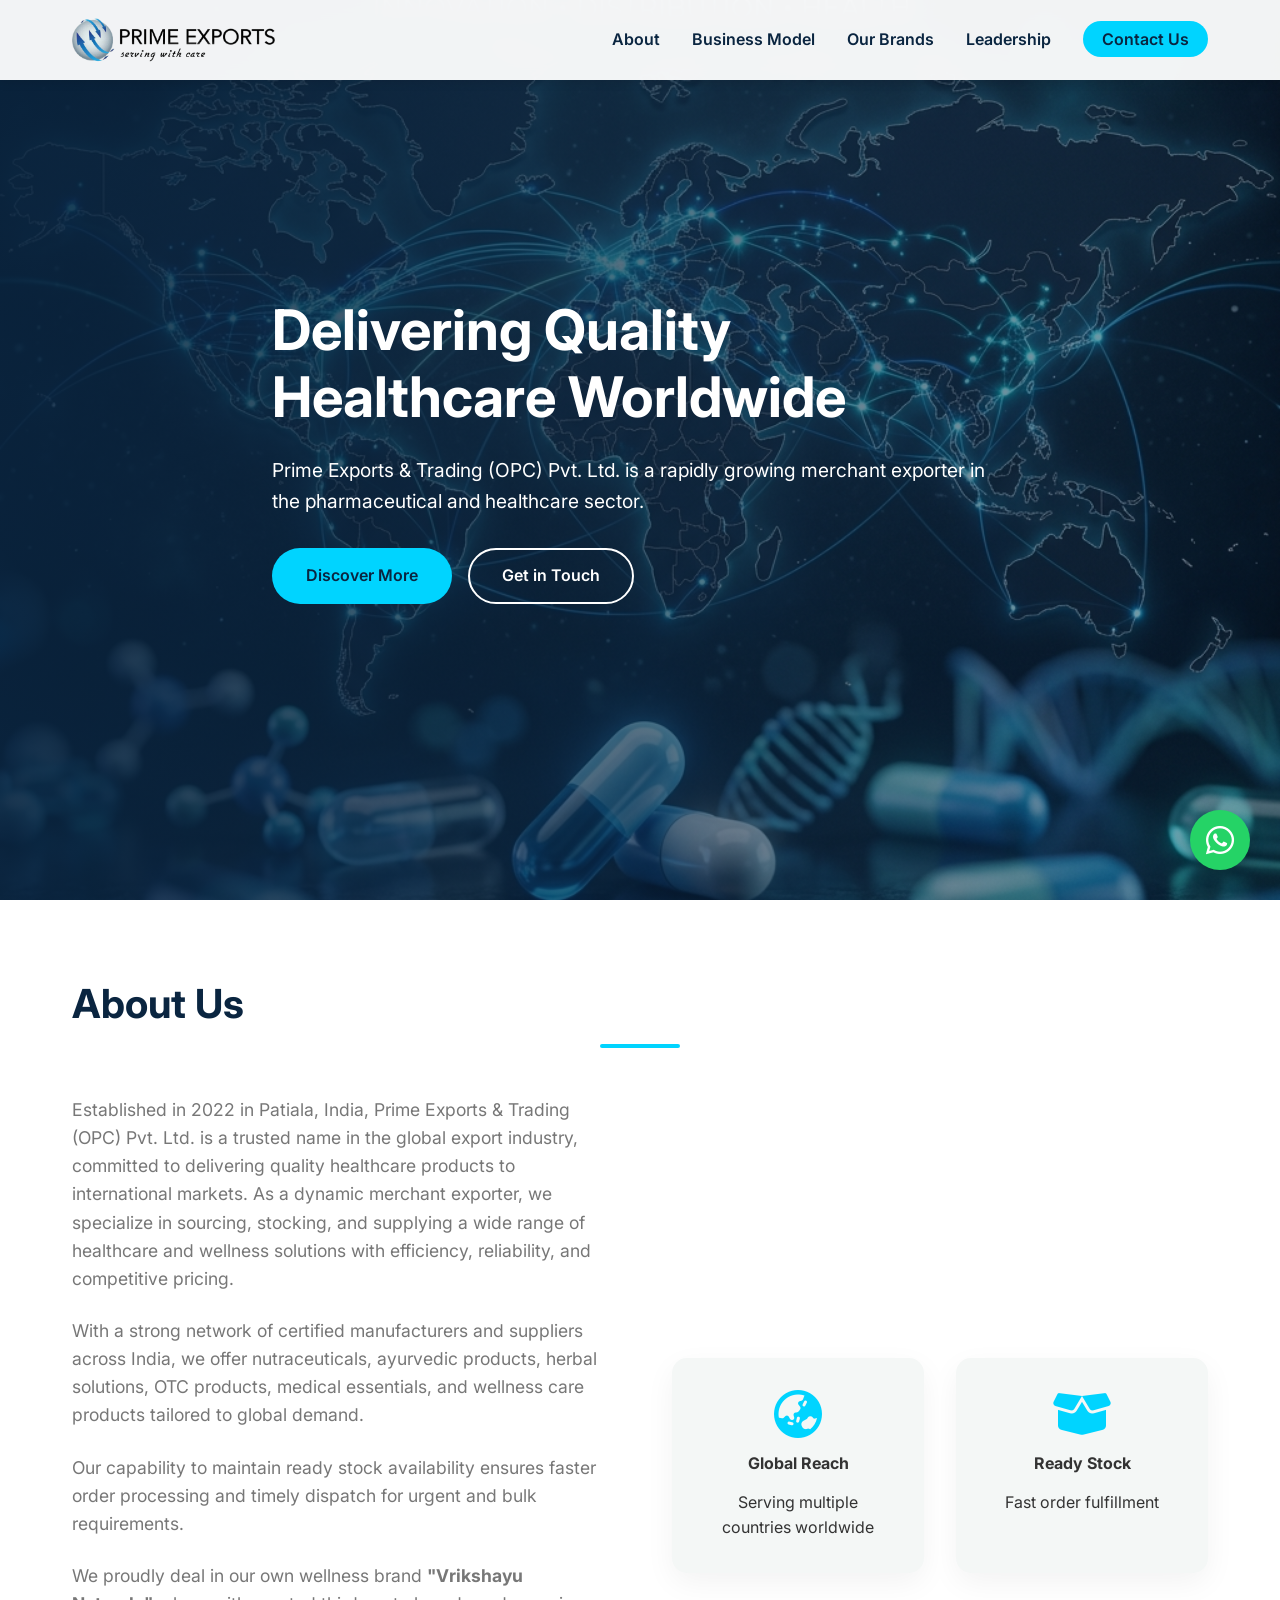
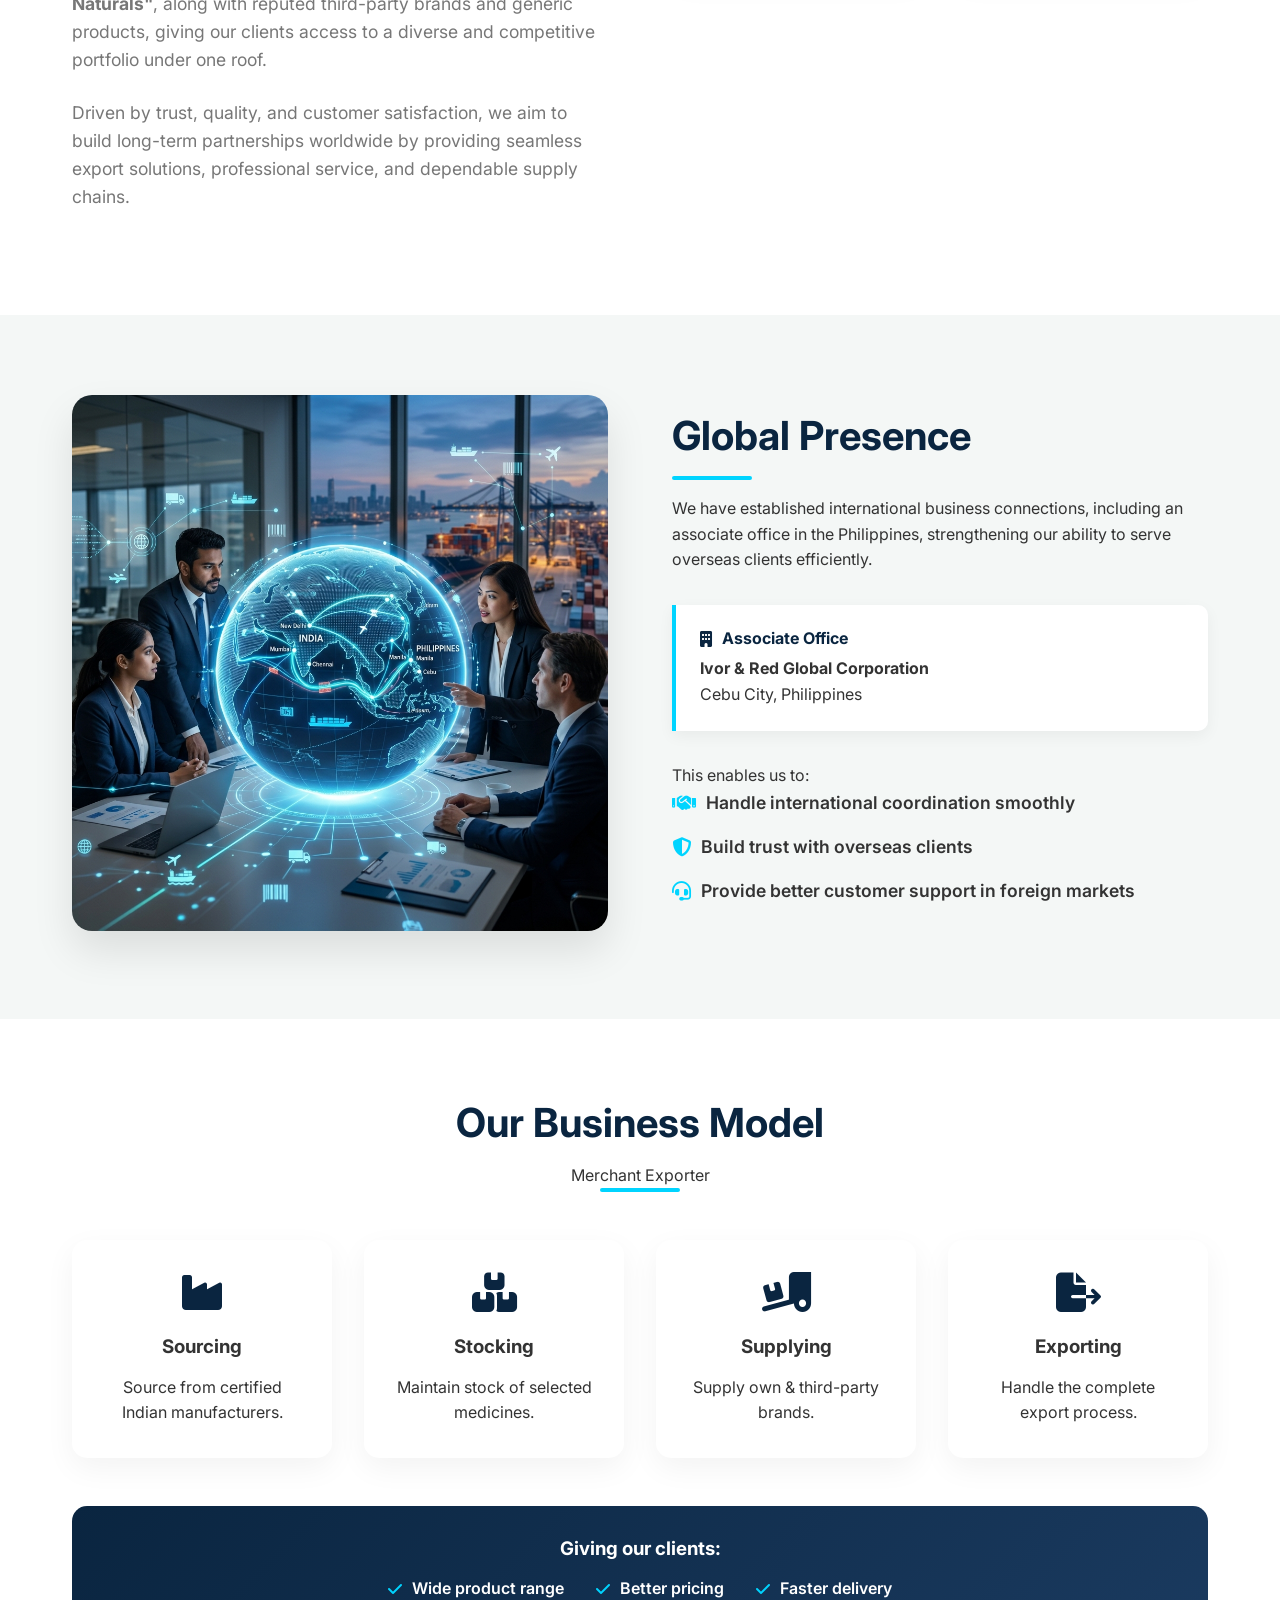
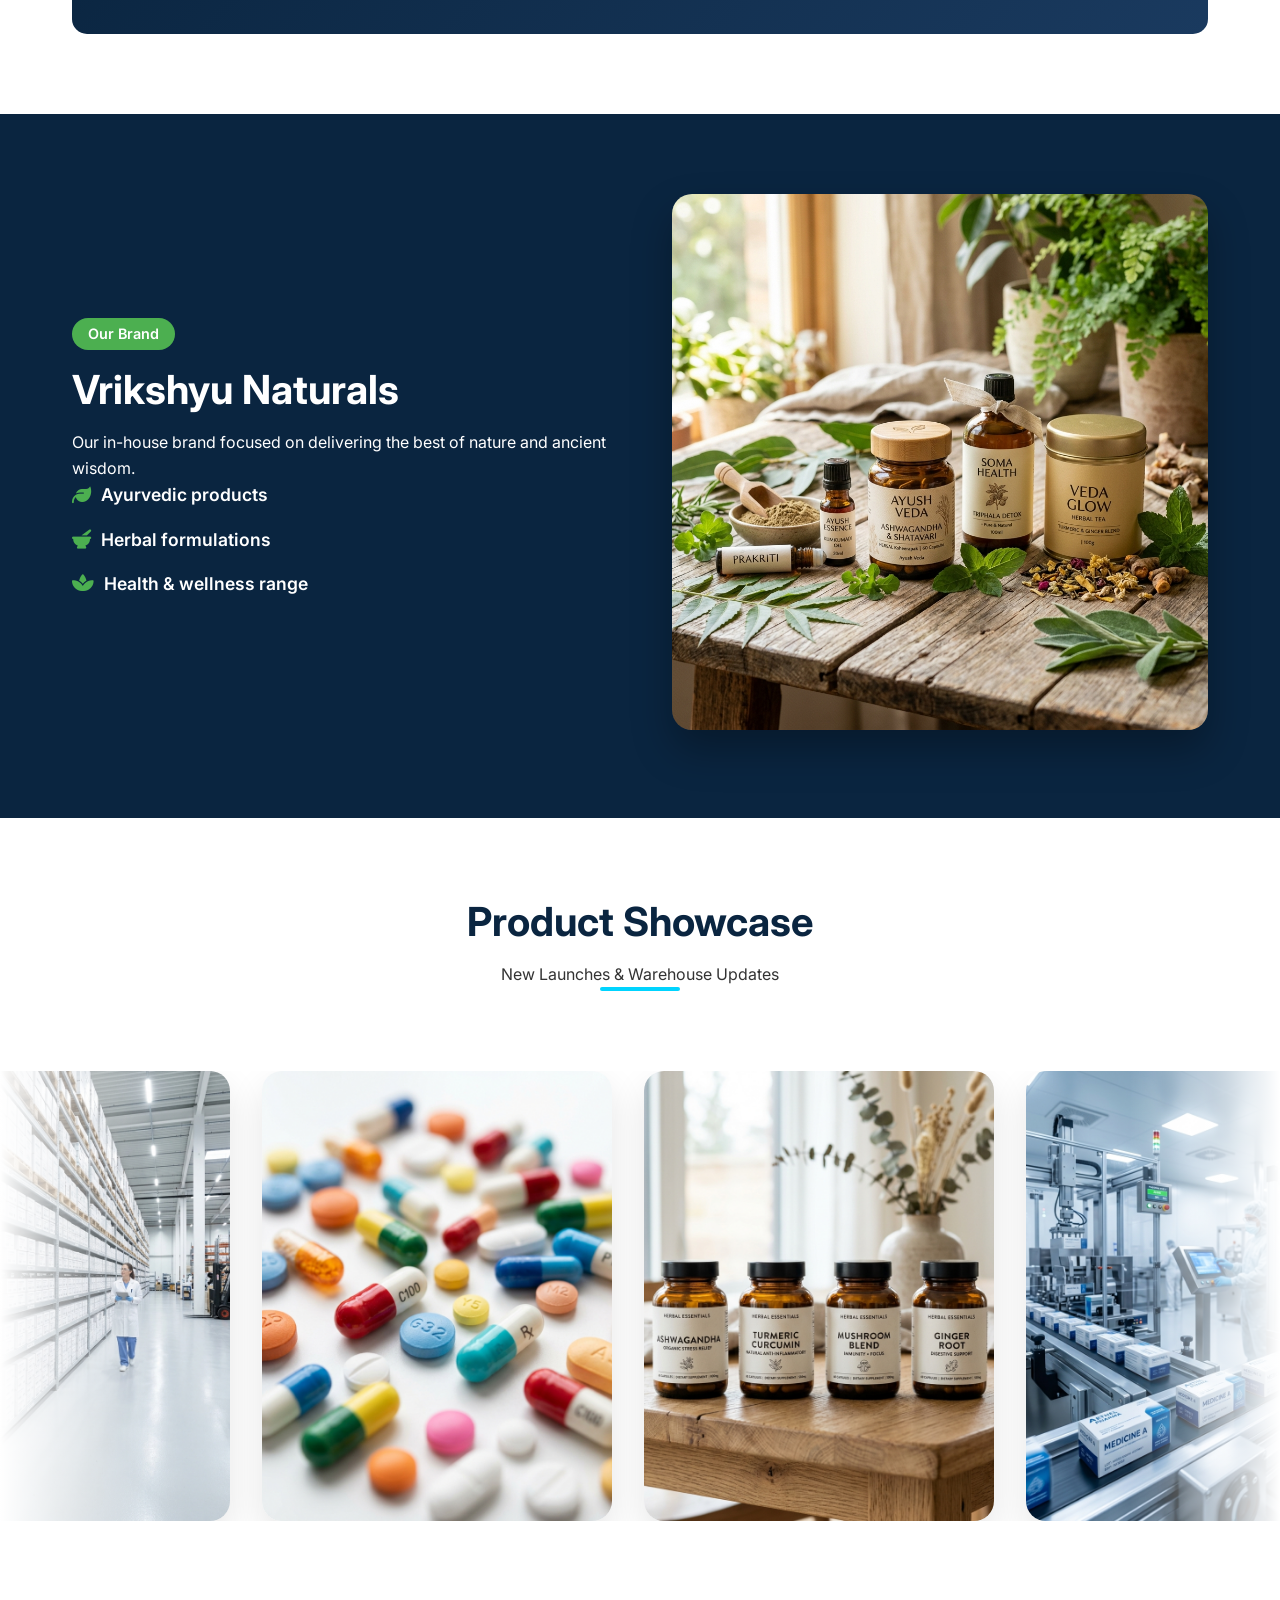
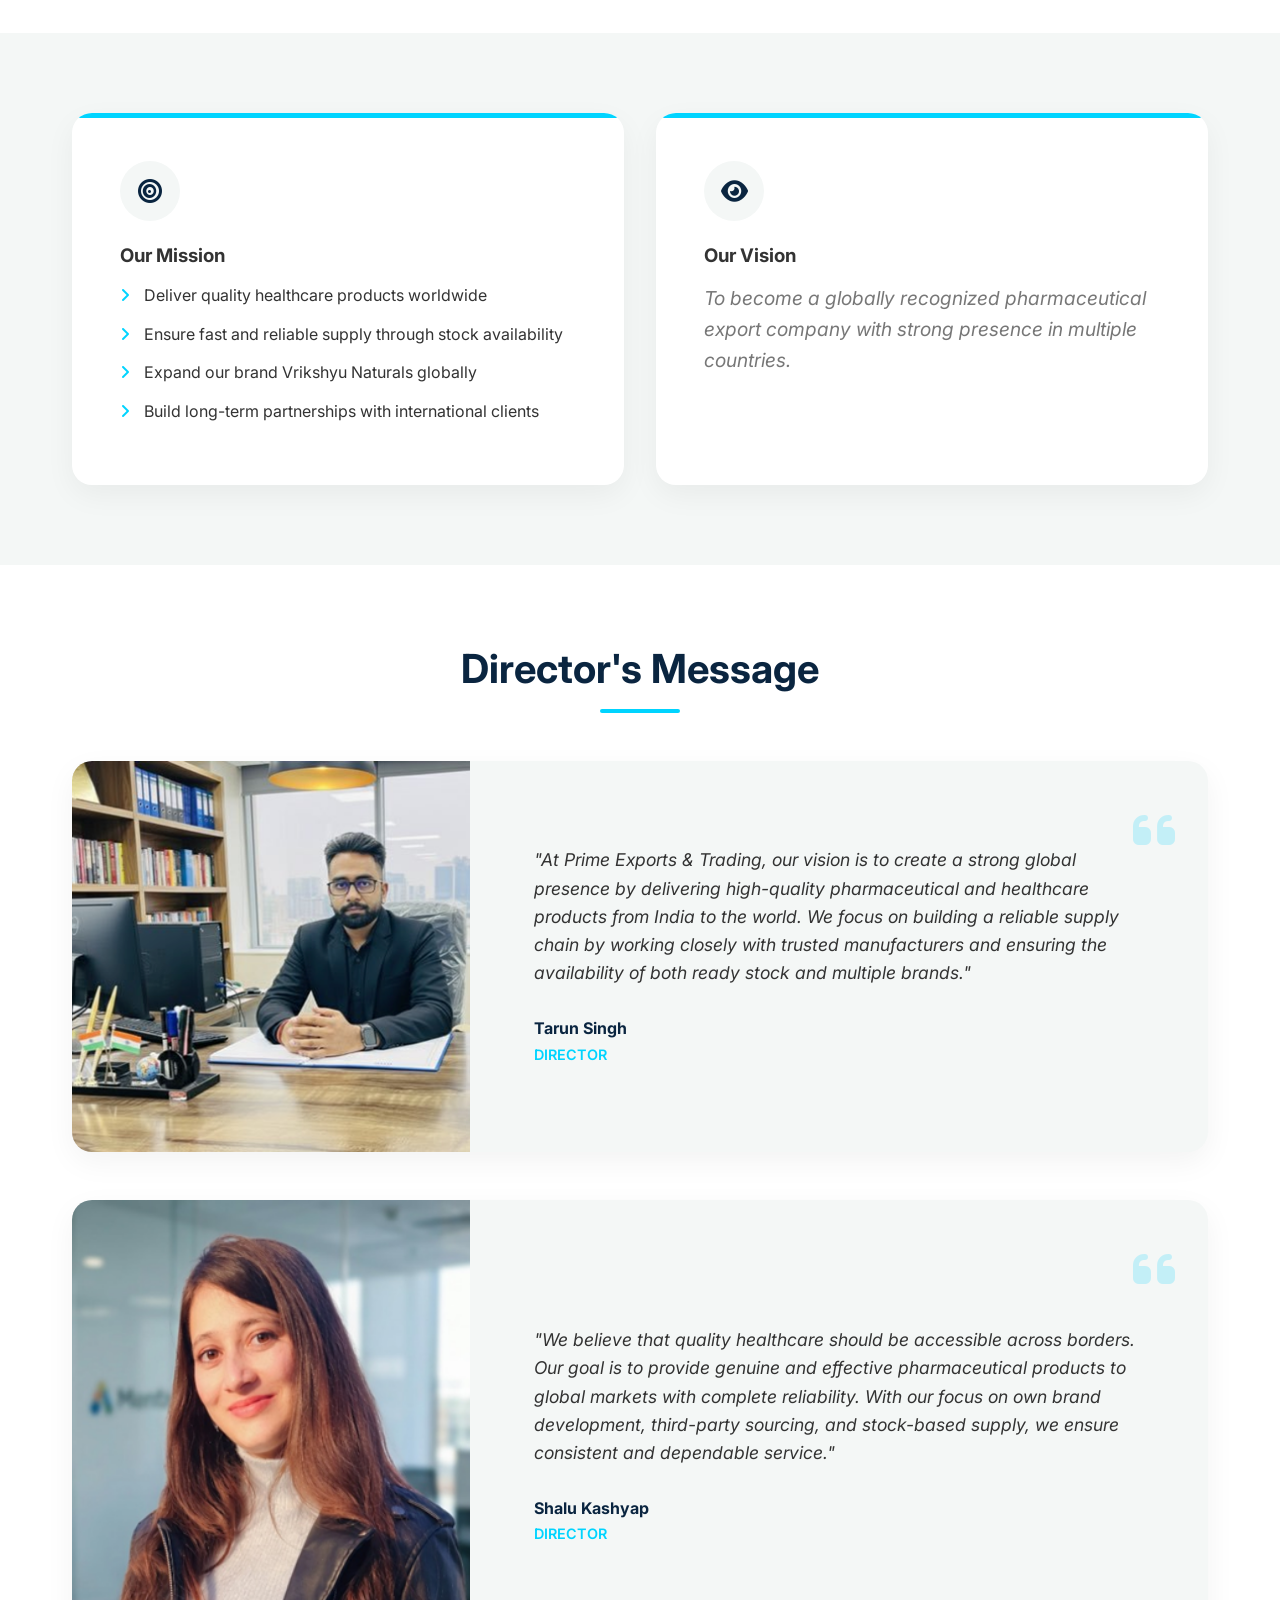
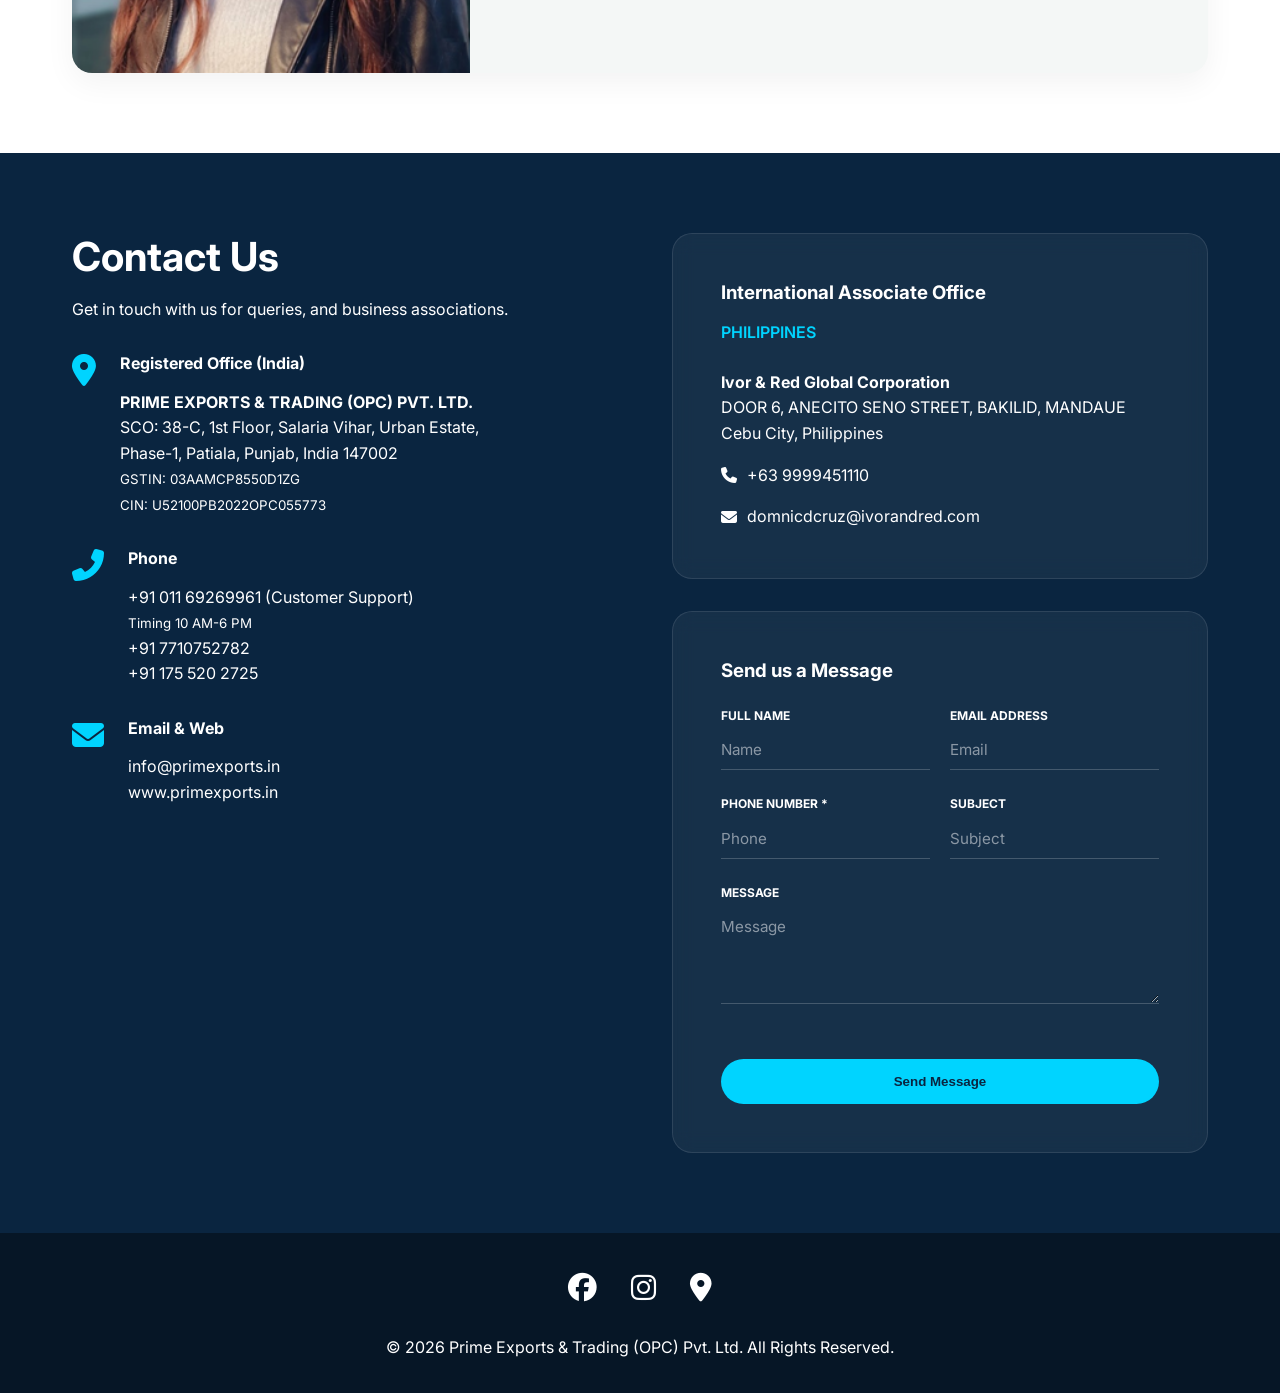
==== index.html @ 7fad98aa "add skeleton" ====
<!DOCTYPE html>
<html lang="en">
<head>
    <meta charset="UTF-8">
    <meta name="viewport" content="width=device-width, initial-scale=1.0">
    <title>Prime Exports & Trading (OPC) Pvt. Ltd.</title>
    <link rel="icon" type="image/png" href="images/logo/title_logo.png">
    <meta name="description" content="Rapidly growing merchant exporter in the pharmaceutical and healthcare sector, based in Patiala, India.">
    <!-- Google Fonts -->
    <link href="https://fonts.googleapis.com/css2?family=Inter:wght@300;400;600;700&display=swap" rel="stylesheet">
    <!-- AOS CSS -->
    <link href="https://unpkg.com/aos@2.3.1/dist/aos.css" rel="stylesheet">
    <!-- Font Awesome -->
    <link rel="stylesheet" href="https://cdnjs.cloudflare.com/ajax/libs/font-awesome/6.4.0/css/all.min.css">
    <!-- Custom CSS -->
    <link rel="stylesheet" href="style.css?v=1.2">
</head>
<body>

    <!-- Navbar -->
    <nav class="navbar">
        <div class="container nav-container">
            <div class="logo">
                <a href="#">
                    <img src="images/logo/logo.png" alt="Prime Exports Logo" class="nav-logo">
                </a>
            </div>
            <ul class="nav-links">
                <li><a href="#about">About</a></li>
                <li><a href="#business-model">Business Model</a></li>
                <li><a href="#brands">Our Brands</a></li>
                <li><a href="#leadership">Leadership</a></li>
                <li><a href="#contact" class="btn-primary-sm">Contact Us</a></li>
            </ul>
            <div class="hamburger">
                <i class="fas fa-bars"></i>
            </div>
        </div>
    </nav>

    <!-- Hero Section -->
    <header class="hero" id="home">
        <div class="hero-overlay"></div>
        <div class="container hero-content">
            <h1 data-aos="fade-up" data-aos-duration="1000">Delivering Quality Healthcare Worldwide</h1>
            <p data-aos="fade-up" data-aos-duration="1000" data-aos-delay="200">Prime Exports & Trading (OPC) Pvt. Ltd. is a rapidly growing merchant exporter in the pharmaceutical and healthcare sector.</p>
            <div class="hero-buttons" data-aos="fade-up" data-aos-duration="1000" data-aos-delay="400">
                <a href="#about" class="btn btn-primary">Discover More</a>
                <a href="#contact" class="btn btn-secondary">Get in Touch</a>
            </div>
        </div>
    </header>

    <!-- About Us Section -->
    <section class="about section" id="about">
        <div class="container">
            <div class="section-title" data-aos="fade-up">
                <h2>About Us</h2>
                <div class="underline"></div>
            </div>
            <div class="about-grid">
                <div class="about-text" data-aos="fade-right">
                    <p>Established in 2022 in Patiala, India, Prime Exports & Trading (OPC) Pvt. Ltd. is a trusted name in the global export industry, committed to delivering quality healthcare products to international markets. As a dynamic merchant exporter, we specialize in sourcing, stocking, and supplying a wide range of healthcare and wellness solutions with efficiency, reliability, and competitive pricing.</p>
                    <p>With a strong network of certified manufacturers and suppliers across India, we offer nutraceuticals, ayurvedic products, herbal solutions, OTC products, medical essentials, and wellness care products tailored to global demand.</p>
                    <p>Our capability to maintain ready stock availability ensures faster order processing and timely dispatch for urgent and bulk requirements.</p>
                    <p>We proudly deal in our own wellness brand <strong>"Vrikshayu Naturals"</strong>, along with reputed third-party brands and generic products, giving our clients access to a diverse and competitive portfolio under one roof.</p>
                    <p>Driven by trust, quality, and customer satisfaction, we aim to build long-term partnerships worldwide by providing seamless export solutions, professional service, and dependable supply chains.</p>
                </div>
                <div class="about-stats" data-aos="fade-left">
                    <div class="stat-box">
                        <i class="fas fa-globe-asia"></i>
                        <h4>Global Reach</h4>
                        <p>Serving multiple countries worldwide</p>
                    </div>
                    <div class="stat-box">
                        <i class="fas fa-box-open"></i>
                        <h4>Ready Stock</h4>
                        <p>Fast order fulfillment</p>
                    </div>
                </div>
            </div>
        </div>
    </section>

    <!-- Global Presence Section -->
    <section class="global-presence section bg-light" id="global">
        <div class="container">
            <div class="global-content">
                <div class="global-image" data-aos="fade-right">
                    <img src="images/global_network.png" alt="Global Network">
                </div>
                <div class="global-text" data-aos="fade-left">
                    <h2>Global Presence</h2>
                    <div class="underline-left"></div>
                    <p>We have established international business connections, including an associate office in the Philippines, strengthening our ability to serve overseas clients efficiently.</p>
                    <div class="office-box">
                        <h4><i class="fas fa-building"></i> Associate Office</h4>
                        <p><strong>Ivor & Red Global Corporation</strong><br>Cebu City, Philippines</p>
                    </div>
                    <p class="mt-4">This enables us to:</p>
                    <ul class="feature-list">
                        <li><i class="fas fa-handshake"></i> Handle international coordination smoothly</li>
                        <li><i class="fas fa-shield-alt"></i> Build trust with overseas clients</li>
                        <li><i class="fas fa-headset"></i> Provide better customer support in foreign markets</li>
                    </ul>
                </div>
            </div>
        </div>
    </section>

    <!-- Business Model Section -->
    <section class="business-model section" id="business-model">
        <div class="container text-center">
            <div class="section-title" data-aos="fade-up">
                <h2>Our Business Model</h2>
                <p>Merchant Exporter</p>
                <div class="underline"></div>
            </div>
            <div class="model-grid">
                <div class="model-card" data-aos="zoom-in" data-aos-delay="100">
                    <i class="fas fa-industry"></i>
                    <h3>Sourcing</h3>
                    <p>Source from certified Indian manufacturers.</p>
                </div>
                <div class="model-card" data-aos="zoom-in" data-aos-delay="200">
                    <i class="fas fa-boxes"></i>
                    <h3>Stocking</h3>
                    <p>Maintain stock of selected medicines.</p>
                </div>
                <div class="model-card" data-aos="zoom-in" data-aos-delay="300">
                    <i class="fas fa-truck-loading"></i>
                    <h3>Supplying</h3>
                    <p>Supply own & third-party brands.</p>
                </div>
                <div class="model-card" data-aos="zoom-in" data-aos-delay="400">
                    <i class="fas fa-file-export"></i>
                    <h3>Exporting</h3>
                    <p>Handle the complete export process.</p>
                </div>
            </div>
            <div class="benefits-banner" data-aos="fade-up" data-aos-delay="500">
                <h3>Giving our clients:</h3>
                <div class="benefit-items">
                    <span><i class="fas fa-check"></i> Wide product range</span>
                    <span><i class="fas fa-check"></i> Better pricing</span>
                    <span><i class="fas fa-check"></i> Faster delivery</span>
                </div>
            </div>
        </div>
    </section>

    <!-- Brands & Stock Section -->
    <section class="brands section bg-dark" id="brands">
        <div class="container">
            <div class="brands-grid">
                <div class="brand-info" data-aos="fade-right">
                    <span class="badge">Our Brand</span>
                    <h2>Vrikshyu Naturals</h2>
                    <p>Our in-house brand focused on delivering the best of nature and ancient wisdom.</p>
                    <ul class="feature-list dark-list">
                        <li><i class="fas fa-leaf"></i> Ayurvedic products</li>
                        <li><i class="fas fa-mortar-pestle"></i> Herbal formulations</li>
                        <li><i class="fas fa-spa"></i> Health & wellness range</li>
                    </ul>
                </div>
                <div class="brand-image" data-aos="fade-left">
                    <img src="images/ayurvedic_herbal.png" alt="Vrikshyu Naturals">
                </div>
            </div>
        </div>
    </section>

    <!-- Product Showcase Section -->
    <section class="showcase section" id="showcase">
        <div class="container text-center">
            <div class="section-title" data-aos="fade-up">
                <h2>Product Showcase</h2>
                <p>New Launches & Warehouse Updates</p>
                <div class="underline"></div>
            </div>
        </div>
        <div class="showcase-marquee-container" data-aos="fade-up" data-aos-delay="200">
            <button class="showcase-btn left-btn" id="showcase-left"><i class="fas fa-chevron-left"></i></button>
            <div class="showcase-marquee" id="dynamic-showcase">
                <!-- Images will be dynamically injected here by script.js -->
            </div>
            <button class="showcase-btn right-btn" id="showcase-right"><i class="fas fa-chevron-right"></i></button>
        </div>
    </section>

    <!-- Mission & Vision -->
    <section class="mission-vision section bg-light">
        <div class="container">
            <div class="mv-grid">
                <div class="mv-card" data-aos="flip-left">
                    <div class="mv-icon"><i class="fas fa-bullseye"></i></div>
                    <h3>Our Mission</h3>
                    <ul>
                        <li>Deliver quality healthcare products worldwide</li>
                        <li>Ensure fast and reliable supply through stock availability</li>
                        <li>Expand our brand Vrikshyu Naturals globally</li>
                        <li>Build long-term partnerships with international clients</li>
                    </ul>
                </div>
                <div class="mv-card" data-aos="flip-right" data-aos-delay="200">
                    <div class="mv-icon"><i class="fas fa-eye"></i></div>
                    <h3>Our Vision</h3>
                    <p class="vision-text">To become a globally recognized pharmaceutical export company with strong presence in multiple countries.</p>
                </div>
            </div>
        </div>
    </section>

    <!-- Director's Message Section -->
    <section class="leadership section" id="leadership">
        <div class="container">
            <div class="section-title text-center" data-aos="fade-up">
                <h2>Director's Message</h2>
                <div class="underline"></div>
            </div>
            <div class="directors-grid">
                <div class="director-card" data-aos="fade-up" data-aos-delay="100">
                    <div class="director-img-large">
                        <img src="images/owner/owner_1.png" alt="Tarun Singh">
                    </div>
                    <div class="director-content">
                        <div class="quote-icon"><i class="fas fa-quote-left"></i></div>
                        <p>"At Prime Exports & Trading, our vision is to create a strong global presence by delivering high-quality pharmaceutical and healthcare products from India to the world. We focus on building a reliable supply chain by working closely with trusted manufacturers and ensuring the availability of both ready stock and multiple brands."</p>
                        <div class="director-info">
                            <h4>Tarun Singh</h4>
                            <span>Director</span>
                        </div>
                    </div>
                </div>
                <div class="director-card" data-aos="fade-up" data-aos-delay="300">
                    <div class="director-img-large">
                        <img src="images/owner/owner_2.png" alt="Shalu Kashyap">
                    </div>
                    <div class="director-content">
                        <div class="quote-icon"><i class="fas fa-quote-left"></i></div>
                        <p>"We believe that quality healthcare should be accessible across borders. Our goal is to provide genuine and effective pharmaceutical products to global markets with complete reliability. With our focus on own brand development, third-party sourcing, and stock-based supply, we ensure consistent and dependable service."</p>
                        <div class="director-info">
                            <h4>Shalu Kashyap</h4>
                            <span>Director</span>
                        </div>
                    </div>
                </div>
            </div>
        </div>
    </section>

    <!-- Contact Section -->
    <section class="contact section bg-dark" id="contact">
        <div class="container">
            <div class="contact-grid">
                <div class="contact-info" data-aos="fade-right">
                    <h2>Contact Us</h2>
                    <p>Get in touch with us for queries, and business associations.</p>
                    
                    <div class="contact-item">
                        <i class="fas fa-map-marker-alt"></i>
                        <div>
                            <h4>Registered Office (India)</h4>
                            <p><strong>PRIME EXPORTS & TRADING (OPC) PVT. LTD.</strong><br>SCO: 38-C, 1st Floor, Salaria Vihar, Urban Estate,<br>Phase-1, Patiala, Punjab, India 147002<br><small>GSTIN: 03AAMCP8550D1ZG<br>CIN: U52100PB2022OPC055773</small></p>
                        </div>
                    </div>
                    
                    <div class="contact-item">
                        <i class="fas fa-phone-alt"></i>
                        <div>
                            <h4>Phone</h4>
                            <p>+91 011 69269961 (Customer Support)<br><small>Timing 10 AM-6 PM</small><br>+91 7710752782<br>+91 175 520 2725</p>
                        </div>
                    </div>

                    <div class="contact-item">
                        <i class="fas fa-envelope"></i>
                        <div>
                            <h4>Email & Web</h4>
                            <p>info@primexports.in<br>www.primexports.in</p>
                        </div>
                    </div>
                </div>
                
                <div class="contact-form-container" data-aos="fade-left">
                    <div class="associate-card" style="margin-bottom: 2rem;">
                        <h3>International Associate Office</h3>
                        <p class="subtitle">Philippines</p>
                        <p><strong>Ivor & Red Global Corporation</strong></p>
                        <p>DOOR 6, ANECITO SENO STREET, BAKILID, MANDAUE<br>Cebu City, Philippines</p>
                        <div class="contact-row">
                            <i class="fas fa-phone"></i> +63 9999451110
                        </div>
                        <div class="contact-row">
                            <i class="fas fa-envelope"></i> domnicdcruz@ivorandred.com
                        </div>
                    </div>

                    <div class="associate-card">
                        <h3 style="margin-bottom: 1.5rem;">Send us a Message</h3>
                        
                        <div class="form-row">
                            <div class="form-group dark-form-group">
                                <label for="contactName">FULL NAME</label>
                                <input type="text" id="contactName" placeholder="Name">
                            </div>
                            <div class="form-group dark-form-group">
                                <label for="contactEmail">EMAIL ADDRESS</label>
                                <input type="email" id="contactEmail" placeholder="Email">
                            </div>
                        </div>
                        
                        <div class="form-row">
                            <div class="form-group dark-form-group">
                                <label for="contactPhone">PHONE NUMBER *</label>
                                <input type="tel" id="contactPhone" placeholder="Phone" required>
                            </div>
                            <div class="form-group dark-form-group">
                                <label for="contactSubject">SUBJECT</label>
                                <input type="text" id="contactSubject" placeholder="Subject">
                            </div>
                        </div>
                        
                        <div class="form-group dark-form-group">
                            <label for="contactMessage">MESSAGE</label>
                            <textarea id="contactMessage" placeholder="Message" rows="4"></textarea>
                        </div>
                        
                        <button class="btn btn-primary mt-4" id="contactSubmit" style="width: 100%;">Send Message</button>
                    </div>
                </div>
            </div>
        </div>
    </section>

    <!-- Footer -->
    <footer>
        <div class="container text-center">
            <div class="social-links" style="margin-bottom: 1.5rem;">
                <a href="https://www.facebook.com/primexports.in/" target="_blank" style="color: var(--white); margin: 0 15px; font-size: 1.8rem; transition: color 0.3s;" onmouseover="this.style.color='var(--secondary-color)'" onmouseout="this.style.color='var(--white)'"><i class="fab fa-facebook"></i></a>
                <a href="https://www.instagram.com/primexports.in/" target="_blank" style="color: var(--white); margin: 0 15px; font-size: 1.8rem; transition: color 0.3s;" onmouseover="this.style.color='var(--secondary-color)'" onmouseout="this.style.color='var(--white)'"><i class="fab fa-instagram"></i></a>
                <a href="https://maps.app.goo.gl/4tPUJRuPBrNas9w46" target="_blank" style="color: var(--white); margin: 0 15px; font-size: 1.8rem; transition: color 0.3s;" onmouseover="this.style.color='var(--secondary-color)'" onmouseout="this.style.color='var(--white)'"><i class="fas fa-map-marker-alt"></i></a>
            </div>
            <p>&copy; 2026 Prime Exports & Trading (OPC) Pvt. Ltd. All Rights Reserved.</p>
        </div>
    </footer>

    <!-- Contact Modal Trigger -->
    <div class="chatbot-widget">
        <button class="chat-toggle" id="chatToggle">
            <i class="fab fa-whatsapp"></i>
        </button>
    </div>

    <!-- Contact Modal Overlay -->
    <div class="modal-overlay" id="contactModal">
        <div class="modal-content">
            <button class="modal-close" id="modalClose"><i class="fas fa-times"></i></button>
            
            <div class="modal-left">
                <h2>Let's get in touch</h2>
                <p>We're open for any suggestion or just to have a chat</p>
                
                <div class="modal-info-item">
                    <div class="modal-icon"><i class="fas fa-map-marker-alt"></i></div>
                    <div class="modal-text">
                        <span>Address:</span> SCO: 38-C, 1st Floor, Salaria Vihar,<br>
                        Urban Estate, Phase-1, Patiala, Punjab, India 147002
                    </div>
                </div>
                
                <div class="modal-info-item">
                    <div class="modal-icon"><i class="fas fa-phone-alt"></i></div>
                    <div class="modal-text">
                        <span>Phone:</span> +91 7710752782<br>
                        +91 175 520 2725
                    </div>
                </div>
                
                <div class="modal-info-item">
                    <div class="modal-icon"><i class="fas fa-paper-plane"></i></div>
                    <div class="modal-text">
                        <span>Email:</span> info@primexports.in
                    </div>
                </div>
                
                <div class="modal-info-item">
                    <div class="modal-icon"><i class="fas fa-globe"></i></div>
                    <div class="modal-text">
                        <span>Website:</span> www.primexports.in
                    </div>
                </div>
            </div>
            
            <div class="modal-right">
                <h2>Get in touch</h2>
                
                <div class="form-row">
                    <div class="form-group">
                        <label for="modalName">FULL NAME</label>
                        <input type="text" id="modalName" placeholder="Name">
                    </div>
                    <div class="form-group">
                        <label for="modalEmail">EMAIL ADDRESS</label>
                        <input type="email" id="modalEmail" placeholder="Email">
                    </div>
                </div>
                
                <div class="form-group">
                    <label for="modalSubject">SUBJECT</label>
                    <input type="text" id="modalSubject" placeholder="Subject">
                </div>
                
                <div class="form-group">
                    <label for="modalMessage">MESSAGE</label>
                    <textarea id="modalMessage" placeholder="Message" rows="4"></textarea>
                </div>
                
                <button class="modal-submit" id="modalSubmit">Send Message</button>
            </div>
        </div>
    </div>

    <!-- Scripts -->
    <script src="https://unpkg.com/aos@2.3.1/dist/aos.js"></script>
    <script src="script.js?v=1.1"></script>
</body>
</html>
---- style.css ----
/* Custom Properties / Variables */
:root {
    --primary-color: #0A2540; /* Deep Medical Blue */
    --secondary-color: #00D4FF; /* Trust Teal/Cyan */
    --accent-color: #4CAF50; /* Nature Green */
    --text-color: #333333;
    --text-light: #777777;
    --bg-light: #F4F7F6;
    --bg-dark: #0A2540;
    --white: #FFFFFF;
    --transition: all 0.3s ease;
}

/* Reset & Base Styles */
* {
    margin: 0;
    padding: 0;
    box-sizing: border-box;
}

html {
    scroll-behavior: smooth;
    font-family: 'Inter', sans-serif;
}

body {
    line-height: 1.6;
    color: var(--text-color);
    background-color: var(--white);
    overflow-x: hidden;
}

a {
    text-decoration: none;
    color: inherit;
    transition: var(--transition);
}

ul {
    list-style: none;
}

/* Typography */
h1, h2, h3, h4 {
    font-weight: 700;
    line-height: 1.2;
    margin-bottom: 1rem;
}

h2 {
    font-size: 2.5rem;
    color: var(--primary-color);
}

/* Layout Classes */
.container {
    max-width: 1200px;
    margin: 0 auto;
    padding: 0 2rem;
}

.section {
    padding: 5rem 0;
}

.text-center {
    text-align: center;
}

.bg-light {
    background-color: var(--bg-light);
}

.bg-dark {
    background-color: var(--bg-dark);
    color: var(--white);
}

.bg-dark h2, .bg-dark h3 {
    color: var(--white);
}

.mt-4 {
    margin-top: 1.5rem;
}

/* Buttons */
.btn {
    display: inline-block;
    padding: 0.8rem 2rem;
    border-radius: 50px;
    font-weight: 600;
    cursor: pointer;
    border: 2px solid transparent;
}

.btn-primary {
    background-color: var(--secondary-color);
    color: var(--primary-color);
}

.btn-primary:hover {
    background-color: transparent;
    border-color: var(--secondary-color);
    color: var(--secondary-color);
}

.btn-secondary {
    background-color: transparent;
    border-color: var(--white);
    color: var(--white);
}

.btn-secondary:hover {
    background-color: var(--white);
    color: var(--primary-color);
}

.btn-primary-sm {
    background-color: var(--secondary-color);
    color: var(--primary-color) !important;
    padding: 0.5rem 1.2rem;
    border-radius: 30px;
    font-weight: 600;
    white-space: nowrap;
    flex-shrink: 0;
}

.btn-primary-sm:hover {
    background-color: var(--white);
}

/* Navbar */
.navbar {
    position: fixed;
    top: 0;
    width: 100%;
    background-color: rgba(255, 255, 255, 0.95);
    backdrop-filter: blur(10px);
    box-shadow: 0 2px 10px rgba(0,0,0,0.1);
    z-index: 1000;
    transition: var(--transition);
}

.nav-container {
    display: flex;
    justify-content: space-between;
    align-items: center;
    height: 80px;
}

.logo a {
    font-size: 1.5rem;
    font-weight: 700;
    color: var(--primary-color);
    display: flex;
    align-items: center;
    gap: 12px;
}

.nav-logo {
    height: 45px;
    width: auto;
    border-radius: 5px; /* In case the logo has sharp edges */
}

.nav-links {
    display: flex;
    align-items: center;
    gap: 2rem;
}

.nav-links a {
    font-weight: 600;
    color: var(--primary-color);
}

.nav-links a:hover {
    color: var(--secondary-color);
}

.hamburger {
    display: none;
    font-size: 1.5rem;
    cursor: pointer;
    color: var(--primary-color);
}

/* Hero Section */
.hero {
    height: 100vh;
    background: url('images/hero_pharma_bg.png') center/cover no-repeat;
    position: relative;
    display: flex;
    align-items: center;
    color: var(--white);
}

.hero-overlay {
    position: absolute;
    top: 0;
    left: 0;
    width: 100%;
    height: 100%;
    background: linear-gradient(to right, rgba(10, 37, 64, 0.9), rgba(10, 37, 64, 0.4));
}

.hero-content {
    position: relative;
    z-index: 1;
    max-width: 800px;
}

.hero h1 {
    font-size: 3.5rem;
    margin-bottom: 1.5rem;
}

.hero p {
    font-size: 1.2rem;
    margin-bottom: 2rem;
    opacity: 0.9;
}

.hero-buttons {
    display: flex;
    gap: 1rem;
}

/* Section Utilities */
.section-title {
    margin-bottom: 3rem;
}

.underline {
    width: 80px;
    height: 4px;
    background-color: var(--secondary-color);
    margin: 0 auto;
    border-radius: 2px;
}

.underline-left {
    width: 80px;
    height: 4px;
    background-color: var(--secondary-color);
    margin: 1rem 0;
    border-radius: 2px;
}

/* Feature Lists */
.feature-list li {
    margin-bottom: 1rem;
    display: flex;
    align-items: center;
    gap: 10px;
    font-size: 1.1rem;
    font-weight: 600;
}

.feature-list i {
    color: var(--secondary-color);
    font-size: 1.2rem;
}

.dark-list i {
    color: var(--accent-color);
}

/* About Section */
.about-grid {
    display: grid;
    grid-template-columns: 1fr 1fr;
    gap: 4rem;
    align-items: center;
}

.about-text p {
    margin-bottom: 1.5rem;
    font-size: 1.1rem;
    color: var(--text-light);
}

.about-stats {
    display: grid;
    grid-template-columns: 1fr 1fr;
    gap: 2rem;
}

.stat-box {
    background: var(--bg-light);
    padding: 2rem;
    border-radius: 15px;
    text-align: center;
    box-shadow: 0 10px 30px rgba(0,0,0,0.05);
    transition: var(--transition);
}

.stat-box:hover {
    transform: translateY(-10px);
}

.stat-box i {
    font-size: 3rem;
    color: var(--secondary-color);
    margin-bottom: 1rem;
}

/* Global Presence */
.global-content {
    display: grid;
    grid-template-columns: 1fr 1fr;
    gap: 4rem;
    align-items: center;
}

.global-image img {
    width: 100%;
    border-radius: 20px;
    box-shadow: 0 20px 40px rgba(0,0,0,0.1);
}

.office-box {
    background: var(--white);
    padding: 1.5rem;
    border-left: 4px solid var(--secondary-color);
    border-radius: 0 10px 10px 0;
    margin: 2rem 0;
    box-shadow: 0 5px 15px rgba(0,0,0,0.05);
}

.office-box h4 {
    margin-bottom: 0.5rem;
    color: var(--primary-color);
    display: flex;
    align-items: center;
    gap: 10px;
}

/* Business Model */
.model-grid {
    display: grid;
    grid-template-columns: repeat(auto-fit, minmax(200px, 1fr));
    gap: 2rem;
    margin-bottom: 3rem;
}

.model-card {
    background: var(--white);
    padding: 2rem;
    border-radius: 15px;
    box-shadow: 0 10px 30px rgba(0,0,0,0.05);
    transition: var(--transition);
}

.model-card:hover {
    transform: translateY(-10px);
    box-shadow: 0 15px 40px rgba(0,0,0,0.1);
}

.model-card i {
    font-size: 2.5rem;
    color: var(--primary-color);
    margin-bottom: 1.5rem;
}

.benefits-banner {
    background: linear-gradient(135deg, var(--primary-color), #1A3A5F);
    color: var(--white);
    padding: 2rem;
    border-radius: 15px;
}

.benefit-items {
    display: flex;
    justify-content: center;
    gap: 2rem;
    margin-top: 1rem;
    flex-wrap: wrap;
}

.benefit-items span {
    font-weight: 600;
    display: flex;
    align-items: center;
    gap: 10px;
}

.benefit-items i {
    color: var(--secondary-color);
}

/* Brands Section */
.brands-grid {
    display: grid;
    grid-template-columns: 1fr 1fr;
    gap: 4rem;
    align-items: center;
}

.badge {
    display: inline-block;
    padding: 0.3rem 1rem;
    background: var(--accent-color);
    color: var(--white);
    border-radius: 20px;
    font-size: 0.9rem;
    font-weight: 600;
    margin-bottom: 1rem;
}

.brand-image img {
    width: 100%;
    border-radius: 20px;
    box-shadow: 0 20px 40px rgba(0,0,0,0.3);
}

/* Product Showcase Section */
.showcase-marquee-container {
    overflow: hidden;
    width: 100%;
    padding: 2rem 0;
    background: var(--white);
    position: relative;
    display: flex;
    align-items: center;
}

.showcase-btn {
    position: absolute;
    top: 50%;
    transform: translateY(-50%);
    z-index: 10;
    background: var(--primary-color);
    color: var(--white);
    border: none;
    width: 50px;
    height: 50px;
    border-radius: 50%;
    font-size: 1.2rem;
    cursor: pointer;
    box-shadow: 0 5px 15px rgba(0,0,0,0.2);
    transition: var(--transition);
    opacity: 0;
    display: flex;
    align-items: center;
    justify-content: center;
}

.showcase-marquee-container:hover .showcase-btn {
    opacity: 1;
}

.showcase-btn:hover {
    background: var(--secondary-color);
    transform: translateY(-50%) scale(1.1);
}

.left-btn {
    left: 20px;
}

.right-btn {
    right: 20px;
}

.showcase-marquee-container::before,
.showcase-marquee-container::after {
    content: '';
    position: absolute;
    top: 0;
    width: 150px;
    height: 100%;
    z-index: 2;
    pointer-events: none;
}

.showcase-marquee-container::before {
    left: 0;
    background: linear-gradient(to right, var(--white) 0%, transparent 100%);
}

.showcase-marquee-container::after {
    right: 0;
    background: linear-gradient(to left, var(--white) 0%, transparent 100%);
}

.showcase-marquee {
    display: flex;
    gap: 2rem;
    width: 100%;
    overflow-x: auto;
    /* Hide scrollbar */
    -ms-overflow-style: none;
    scrollbar-width: none;
}

.showcase-marquee::-webkit-scrollbar {
    display: none;
}

.showcase-item {
    width: 350px;
    height: 450px;
    border-radius: 20px;
    overflow: hidden;
    position: relative;
    box-shadow: 0 15px 35px rgba(0,0,0,0.1);
    transition: transform 0.4s cubic-bezier(0.175, 0.885, 0.32, 1.275), box-shadow 0.4s ease;
    cursor: pointer;
    flex-shrink: 0;
}

.showcase-item img {
    width: 100%;
    height: 100%;
    object-fit: cover;
    transition: transform 0.6s ease;
}

.showcase-item:hover {
    transform: translateY(-15px) scale(1.02);
    box-shadow: 0 25px 45px rgba(0,0,0,0.2);
}

.showcase-item:hover img {
    transform: scale(1.1);
}

.showcase-item::after {
    content: '';
    position: absolute;
    top: 0;
    left: 0;
    width: 100%;
    height: 100%;
    background: linear-gradient(to bottom, transparent 60%, rgba(10, 37, 64, 0.8) 100%);
    opacity: 0;
    transition: opacity 0.4s ease;
}

.showcase-item:hover::after {
    opacity: 1;
}

/* Mission & Vision */
.mv-grid {
    display: grid;
    grid-template-columns: 1fr 1fr;
    gap: 2rem;
}

.mv-card {
    background: var(--white);
    padding: 3rem;
    border-radius: 20px;
    box-shadow: 0 10px 30px rgba(0,0,0,0.05);
    position: relative;
    overflow: hidden;
    z-index: 1;
}

.mv-card::before {
    content: '';
    position: absolute;
    top: 0;
    left: 0;
    width: 100%;
    height: 5px;
    background: var(--secondary-color);
    z-index: -1;
}

.mv-icon {
    width: 60px;
    height: 60px;
    background: var(--bg-light);
    border-radius: 50%;
    display: flex;
    align-items: center;
    justify-content: center;
    font-size: 1.5rem;
    color: var(--primary-color);
    margin-bottom: 1.5rem;
}

.mv-card ul li {
    margin-bottom: 0.8rem;
    position: relative;
    padding-left: 1.5rem;
}

.mv-card ul li::before {
    content: '\f105';
    font-family: 'Font Awesome 5 Free';
    font-weight: 900;
    position: absolute;
    left: 0;
    color: var(--secondary-color);
}

.vision-text {
    font-size: 1.2rem;
    font-style: italic;
    color: var(--text-light);
}

/* Leadership */
.directors-grid {
    display: grid;
    grid-template-columns: 1fr;
    gap: 3rem;
}

.director-card {
    background: var(--bg-light);
    border-radius: 20px;
    position: relative;
    overflow: hidden;
    box-shadow: 0 10px 30px rgba(0,0,0,0.05);
    transition: var(--transition);
    display: flex;
    align-items: stretch;
}

.director-card:hover {
    transform: translateY(-10px);
    box-shadow: 0 15px 40px rgba(0,0,0,0.1);
}

.director-img-large {
    width: 35%;
    flex-shrink: 0;
}

.director-img-large img {
    width: 100%;
    height: 100%;
    object-fit: cover;
    object-position: center;
}

.director-content {
    padding: 4rem;
    position: relative;
    flex: 1;
    display: flex;
    flex-direction: column;
    justify-content: center;
}

.quote-icon {
    font-size: 3rem;
    color: rgba(0, 212, 255, 0.2);
    position: absolute;
    top: 2rem;
    right: 2rem;
}

.director-card p {
    font-size: 1.1rem;
    font-style: italic;
    margin-bottom: 2rem;
    position: relative;
    z-index: 1;
}

.director-info h4 {
    margin-bottom: 0.2rem;
    color: var(--primary-color);
}

.director-info span {
    color: var(--secondary-color);
    font-weight: 600;
    font-size: 0.9rem;
    text-transform: uppercase;
}

/* Contact Section */
.contact-grid {
    display: grid;
    grid-template-columns: 1fr 1fr;
    gap: 4rem;
}

.contact-item {
    display: flex;
    gap: 1.5rem;
    margin-bottom: 2rem;
    margin-top: 2rem;
}

.contact-item i {
    font-size: 2rem;
    color: var(--secondary-color);
}

.associate-card {
    background: rgba(255, 255, 255, 0.05);
    backdrop-filter: blur(10px);
    border: 1px solid rgba(255, 255, 255, 0.1);
    padding: 3rem;
    border-radius: 20px;
}

.associate-card .subtitle {
    color: var(--secondary-color);
    font-weight: 600;
    text-transform: uppercase;
    margin-bottom: 1.5rem;
}

.contact-row {
    margin-top: 1rem;
    display: flex;
    align-items: center;
    gap: 10px;
}

.dark-form-group label {
    color: var(--white) !important;
}

.dark-form-group input,
.dark-form-group textarea {
    color: var(--white) !important;
    border-bottom: 1px solid rgba(255, 255, 255, 0.2) !important;
}

.dark-form-group input::placeholder,
.dark-form-group textarea::placeholder {
    color: rgba(255, 255, 255, 0.5) !important;
}

.dark-form-group input:focus,
.dark-form-group textarea:focus {
    border-bottom-color: var(--secondary-color) !important;
}

/* Footer */
footer {
    background: #061626;
    color: var(--white);
    padding: 2rem 0;
}

/* Chatbot Widget */
.chatbot-widget {
    position: fixed;
    bottom: 30px;
    right: 30px;
    z-index: 1000;
}

.chat-toggle {
    width: 60px;
    height: 60px;
    border-radius: 50%;
    background-color: #25D366; /* WhatsApp Green */
    color: white;
    border: none;
    font-size: 2rem;
    cursor: pointer;
    box-shadow: 0 5px 15px rgba(0,0,0,0.2);
    transition: var(--transition);
    display: flex;
    align-items: center;
    justify-content: center;
}

.chat-toggle:hover {
    transform: scale(1.1);
    box-shadow: 0 8px 25px rgba(0,0,0,0.3);
}

/* Contact Modal Overlay */
.modal-overlay {
    position: fixed;
    top: 0;
    left: 0;
    width: 100%;
    height: 100%;
    background: rgba(10, 37, 64, 0.8);
    backdrop-filter: blur(5px);
    z-index: 2000;
    display: flex;
    align-items: center;
    justify-content: center;
    opacity: 0;
    visibility: hidden;
    transition: all 0.4s ease;
}

.modal-overlay.active {
    opacity: 1;
    visibility: visible;
}

.modal-content {
    background: var(--white);
    width: 900px;
    max-width: 95%;
    border-radius: 15px;
    display: flex;
    overflow: hidden;
    position: relative;
    box-shadow: 0 25px 50px rgba(0,0,0,0.3);
    transform: translateY(50px) scale(0.95);
    transition: all 0.4s cubic-bezier(0.175, 0.885, 0.32, 1.275);
}

.modal-overlay.active .modal-content {
    transform: translateY(0) scale(1);
}

.modal-close {
    position: absolute;
    top: 20px;
    right: 20px;
    background: transparent;
    border: none;
    font-size: 1.5rem;
    color: var(--text-light);
    cursor: pointer;
    z-index: 10;
    transition: color 0.3s;
}

.modal-close:hover {
    color: var(--primary-color);
}

.modal-left {
    background: #4cc089;
    color: var(--white);
    padding: 3rem;
    width: 40%;
}

.modal-left h2 {
    color: var(--white);
    font-size: 2rem;
    margin-bottom: 0.5rem;
}

.modal-left p {
    font-size: 0.95rem;
    opacity: 0.9;
    margin-bottom: 3rem;
}

.modal-info-item {
    display: flex;
    align-items: flex-start;
    gap: 15px;
    margin-bottom: 1.5rem;
}

.modal-icon {
    width: 35px;
    height: 35px;
    border-radius: 50%;
    border: 1px solid rgba(255,255,255,0.4);
    display: flex;
    align-items: center;
    justify-content: center;
    flex-shrink: 0;
}

.modal-text {
    font-size: 0.95rem;
    line-height: 1.4;
}

.modal-right {
    padding: 3rem;
    width: 60%;
}

.modal-right h2 {
    color: var(--text-color);
    margin-bottom: 2rem;
    font-size: 1.8rem;
}

.form-row {
    display: flex;
    gap: 20px;
}

.form-group {
    margin-bottom: 1.5rem;
    flex: 1;
}

.form-group label {
    display: block;
    font-size: 0.75rem;
    font-weight: 700;
    color: var(--text-color);
    margin-bottom: 5px;
    text-transform: uppercase;
}

.form-group input,
.form-group textarea {
    width: 100%;
    border: none;
    border-bottom: 1px solid #ddd;
    padding: 10px 0;
    font-family: inherit;
    font-size: 0.95rem;
    color: var(--text-color);
    background: transparent;
    transition: border-color 0.3s;
    outline: none;
}

.form-group input:focus,
.form-group textarea:focus {
    border-bottom-color: #4cc089;
}

.modal-submit {
    background: #4cc089;
    color: var(--white);
    border: none;
    padding: 12px 30px;
    border-radius: 5px;
    font-weight: 600;
    font-size: 1rem;
    cursor: pointer;
    transition: background 0.3s;
    margin-top: 1rem;
}

.modal-submit:hover {
    background: #3ba976;
}

/* Responsive Design */
@media (max-width: 992px) {
    .about-grid, .global-content, .brands-grid, .mv-grid, .contact-grid, .about-stats {
        grid-template-columns: 1fr;
        gap: 2rem;
    }
    
    .directors-grid {
        grid-template-columns: 1fr;
    }
    
    .director-card {
        flex-direction: column;
    }
    
    .director-img-large {
        width: 100%;
        height: 400px;
    }
    
    .director-content {
        padding: 3rem;
    }
    
    .hero h1 {
        font-size: 2.8rem;
    }
    
    .about-stats {
        order: -1;
    }
    
    .brand-image {
        order: -1;
    }
    
    .modal-content {
        flex-direction: column;
        max-height: 90vh;
        overflow-y: auto;
    }
    
    .modal-left, .modal-right {
        width: 100%;
        padding: 2rem;
    }
    
    .form-row {
        flex-direction: column;
        gap: 0;
    }
}

@media (max-width: 768px) {
    .section {
        padding: 3rem 0;
    }
    
    .model-grid {
        grid-template-columns: 1fr;
    }
    
    .nav-links {
        position: absolute;
        top: 80px;
        left: -100%;
        width: 100%;
        height: calc(100vh - 80px);
        background: var(--white);
        flex-direction: column;
        justify-content: center;
        transition: var(--transition);
    }
    
    .nav-links.active {
        left: 0;
    }
    
    .hamburger {
        display: block;
    }
    
    .hero h1 {
        font-size: 2.2rem;
    }
    
    .hero-buttons {
        flex-direction: column;
    }
    
    .benefit-items {
        flex-direction: column;
        align-items: flex-start;
    }
    
    .showcase-item {
        width: 280px;
        height: 380px;
    }
}
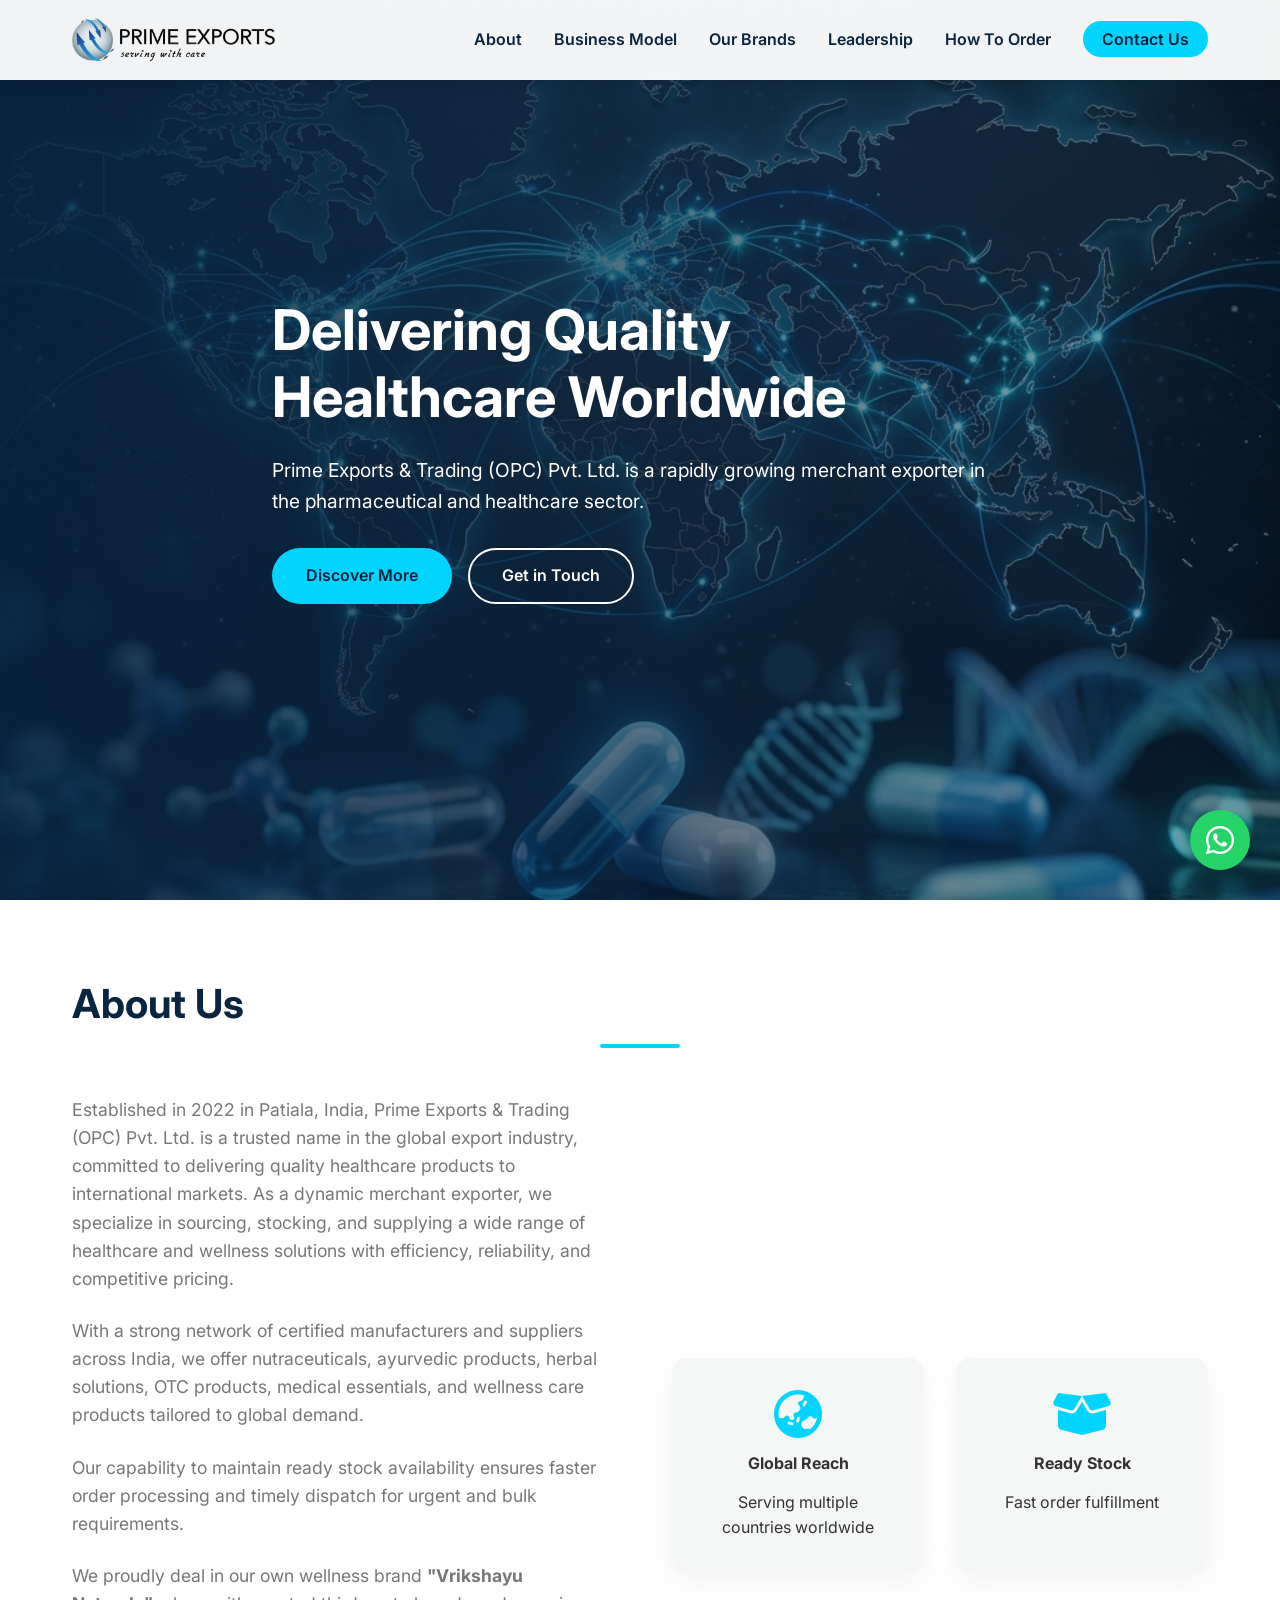
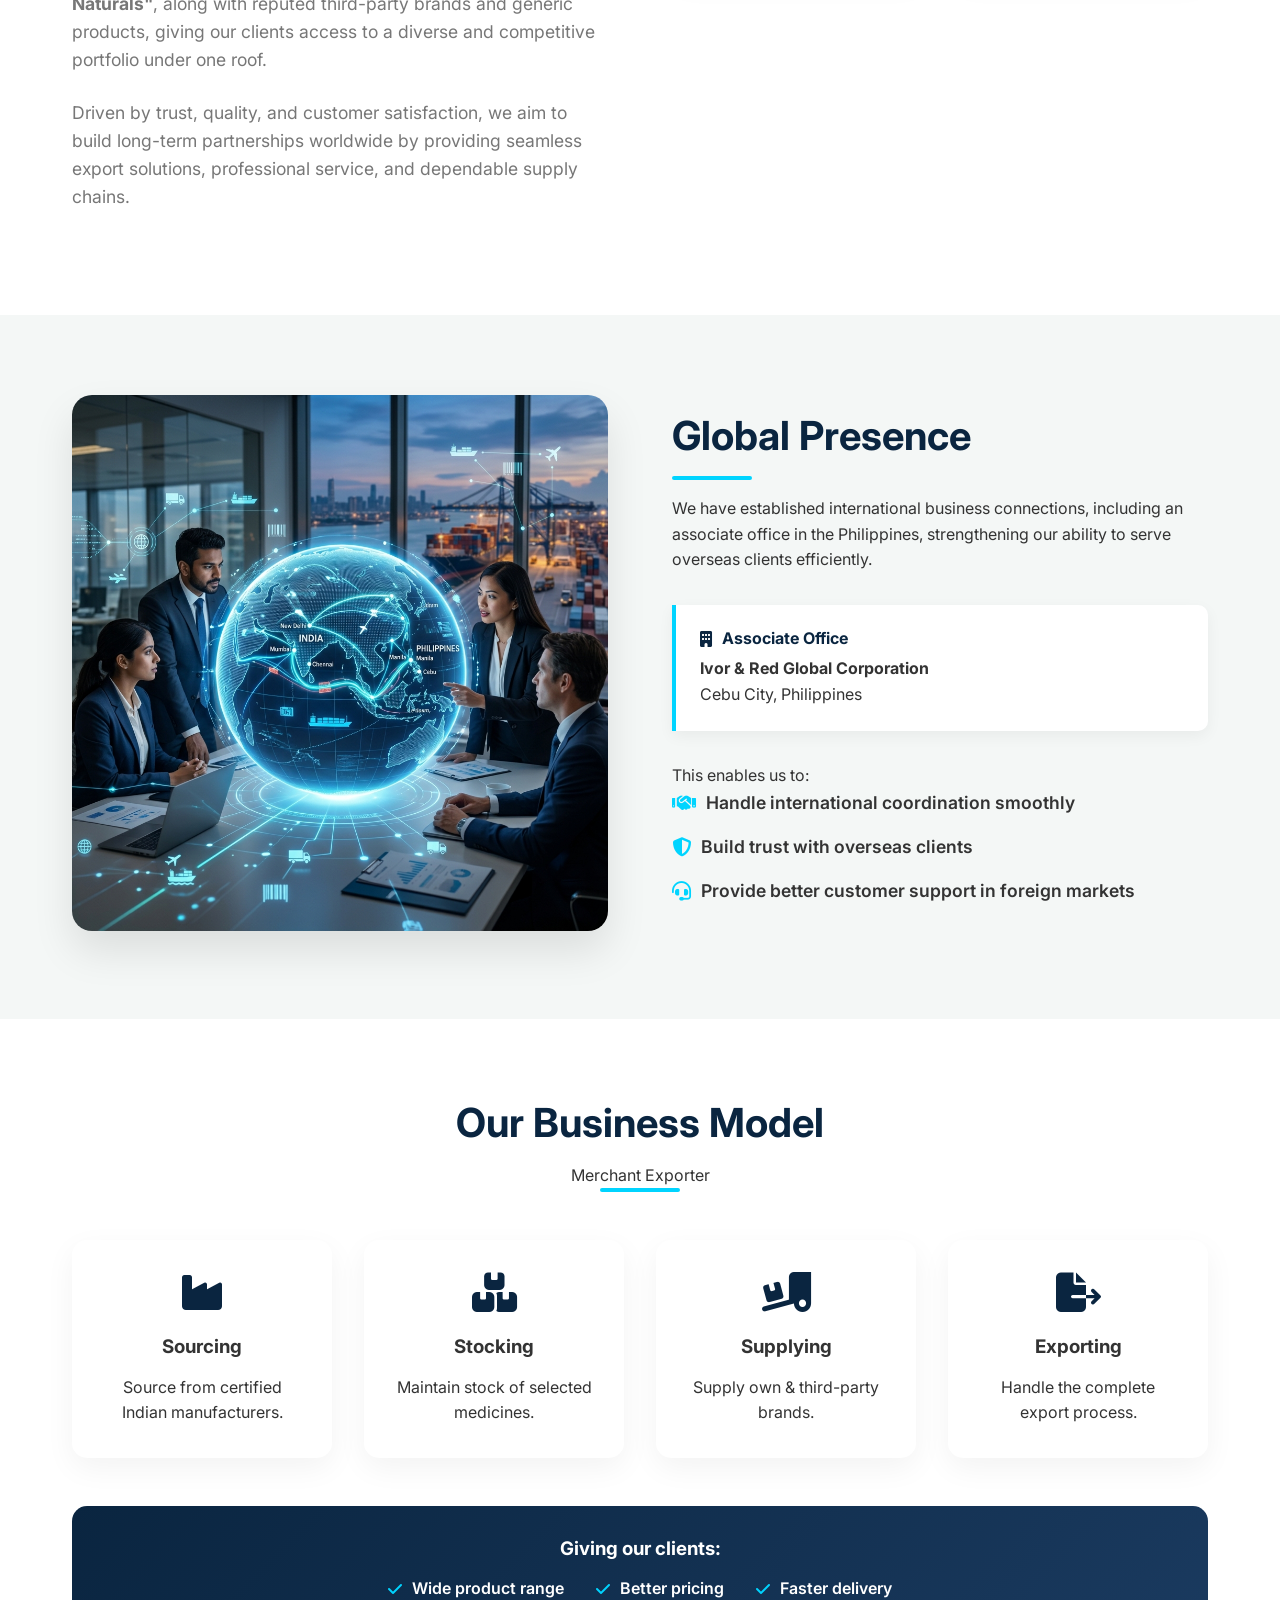
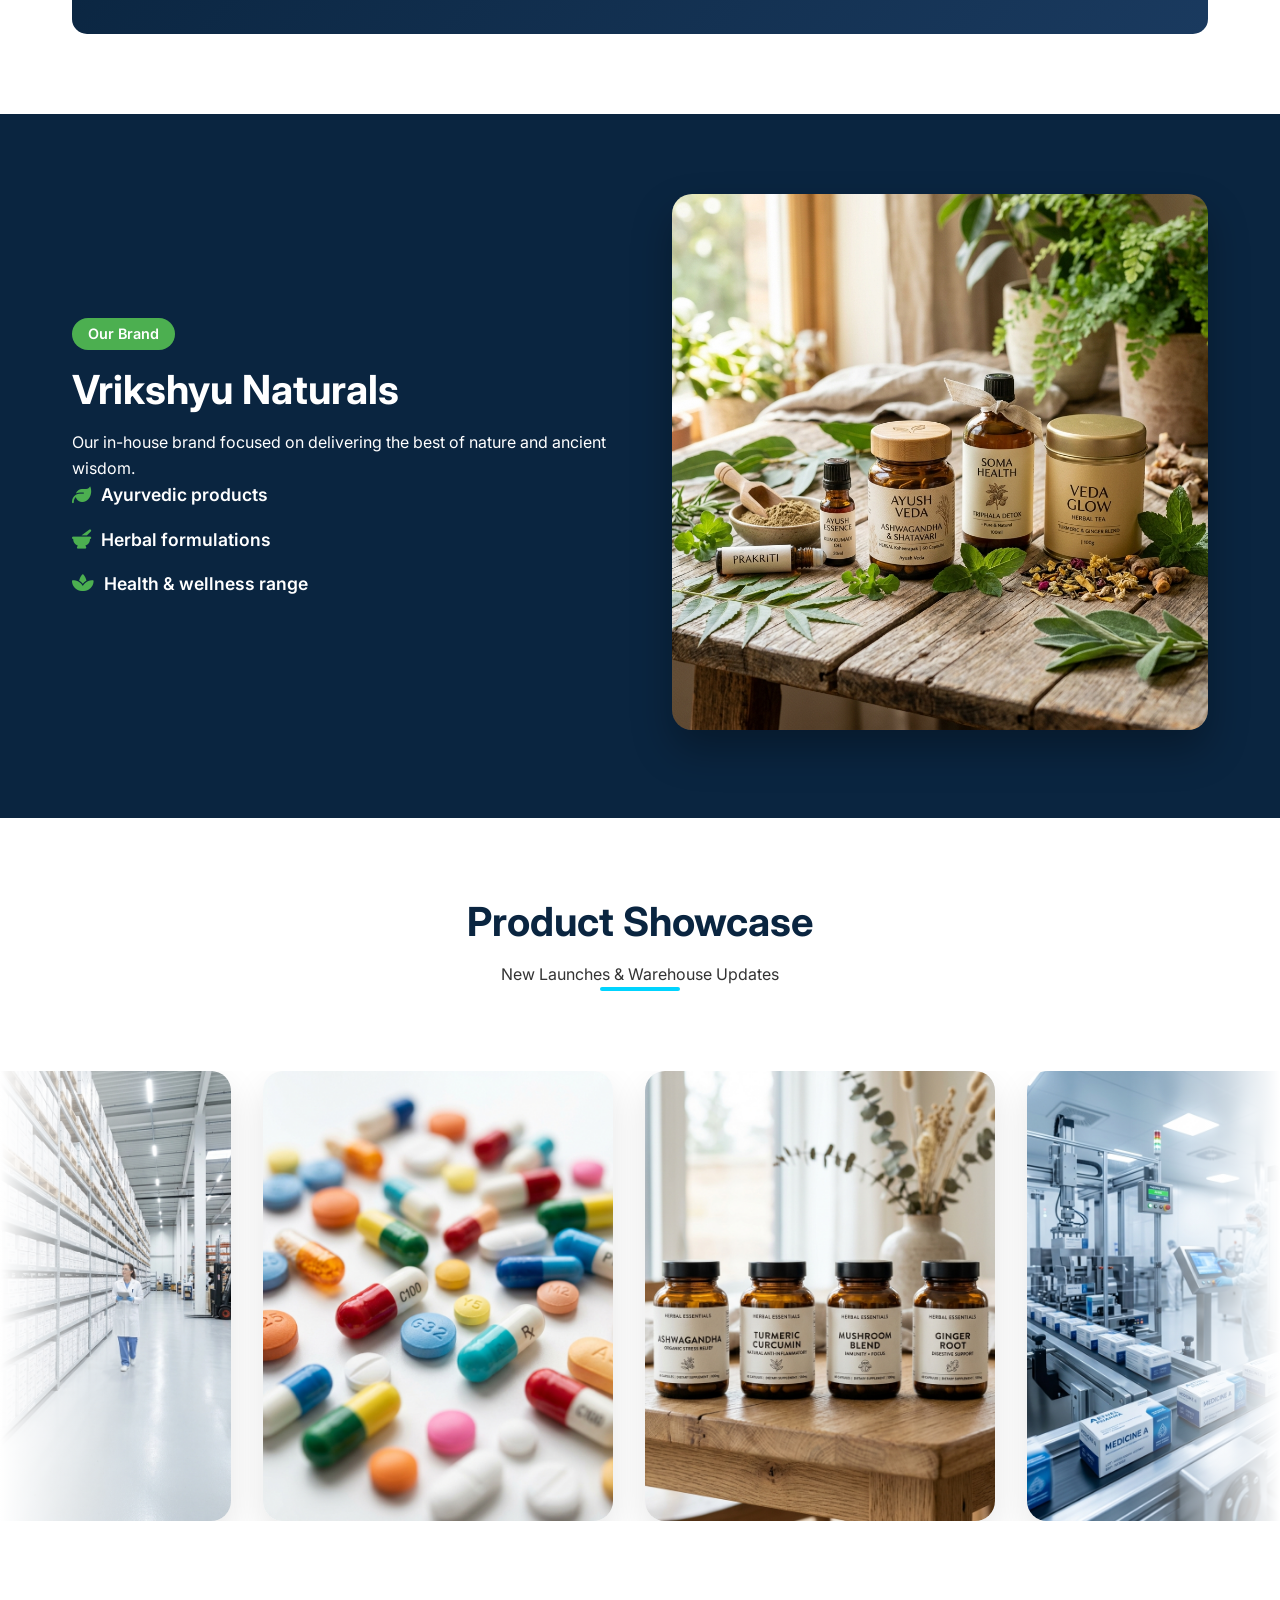
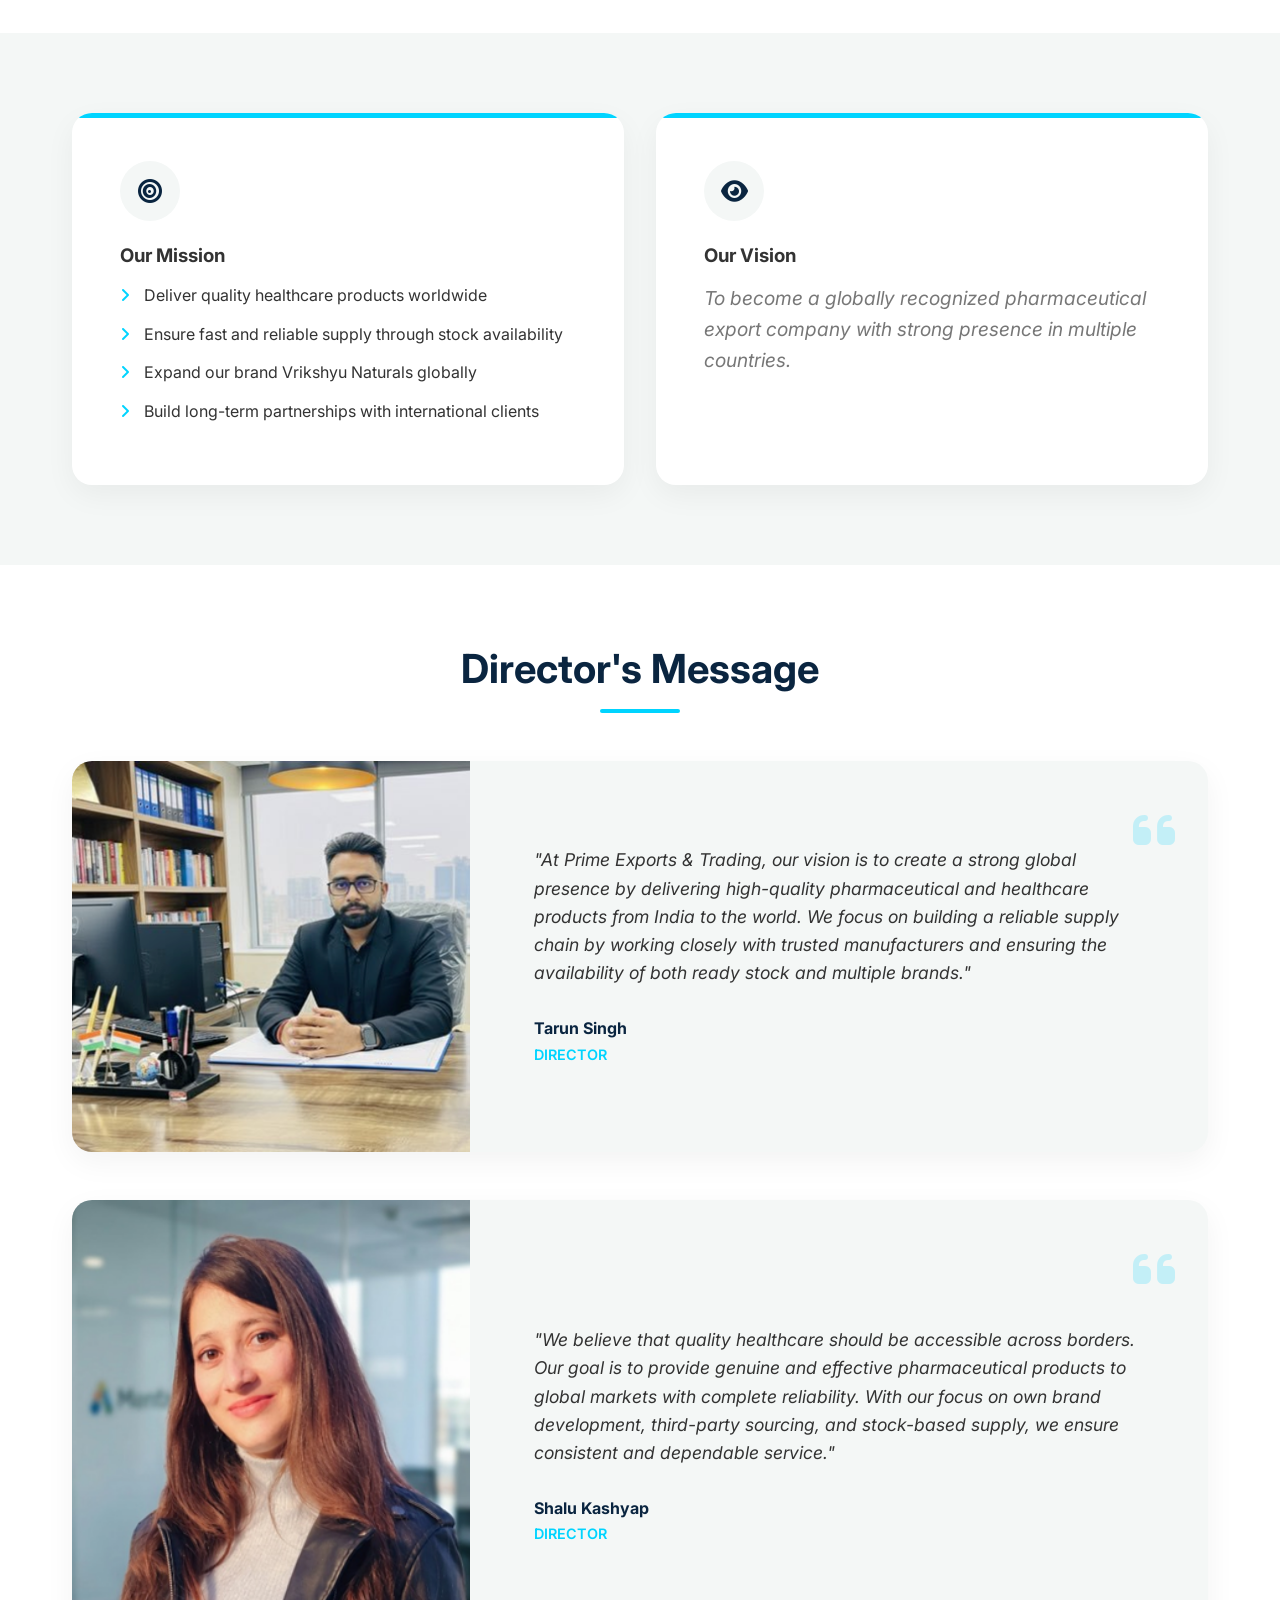
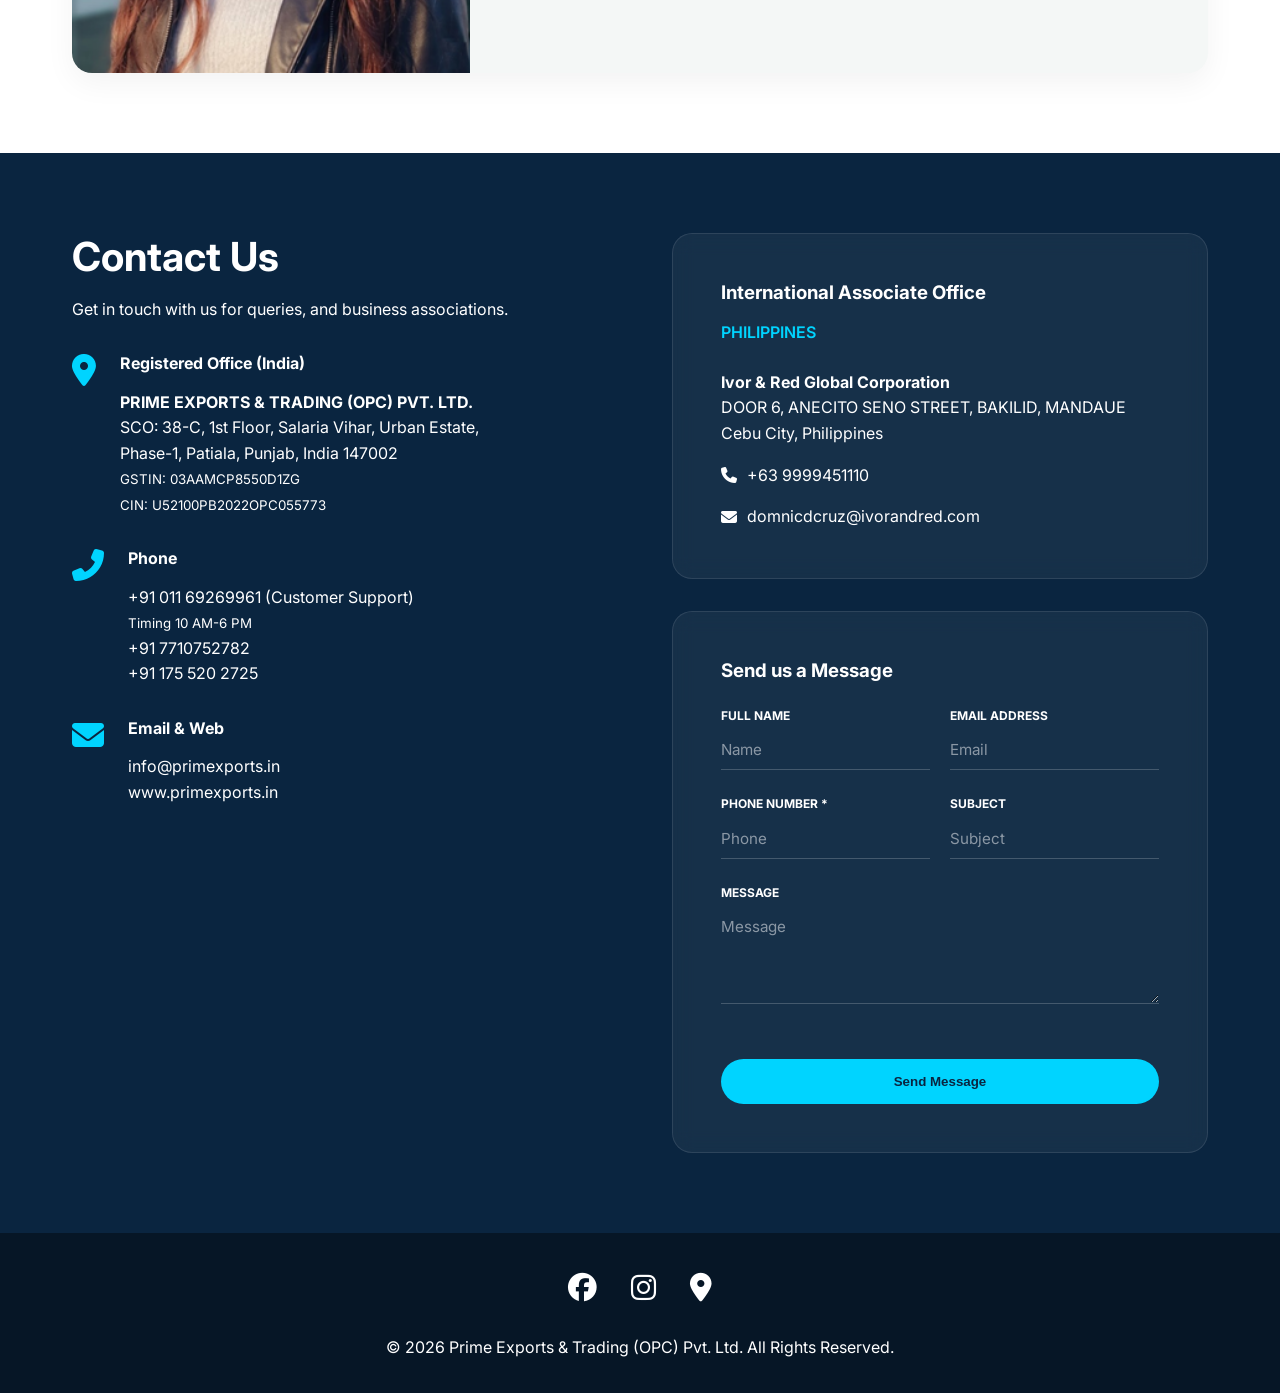
==== commit ac6f1fc7: "add how to order page" ====
--- a/index.html
+++ b/index.html
@@ -30,6 +30,7 @@
                 <li><a href="#business-model">Business Model</a></li>
                 <li><a href="#brands">Our Brands</a></li>
                 <li><a href="#leadership">Leadership</a></li>
+                <li><a href="how-to-order.html">How To Order</a></li>
                 <li><a href="#contact" class="btn-primary-sm">Contact Us</a></li>
             </ul>
             <div class="hamburger">
--- a/style.css
+++ b/style.css
@@ -1039,3 +1039,365 @@
         height: 380px;
     }
 }
+
+/* ---------------------------------------------------
+   HOW TO ORDER PAGE STYLES
+--------------------------------------------------- */
+
+.hero-how-to {
+    background: url('images/hero_pharma_bg.png') center/cover no-repeat;
+    color: var(--primary-color);
+    position: relative;
+    padding-top: 150px;
+    padding-bottom: 80px;
+    height: auto;
+}
+
+.hero-overlay-how {
+    position: absolute;
+    top: 0;
+    left: 0;
+    width: 100%;
+    height: 100%;
+    background: linear-gradient(to right, rgba(255, 255, 255, 0.95), rgba(255, 255, 255, 0.85));
+}
+
+.hero-how-to h1 {
+    font-size: 3.5rem;
+    color: var(--primary-color);
+    font-weight: 800;
+    margin-bottom: 0.5rem;
+}
+
+.badges {
+    display: inline-flex;
+    justify-content: center;
+    align-items: center;
+    gap: 15px;
+    background: var(--primary-color);
+    color: var(--white);
+    padding: 10px 40px;
+    border-radius: 50px;
+    font-weight: 600;
+    font-size: 1.1rem;
+    box-shadow: 0 10px 20px rgba(0,0,0,0.1);
+}
+
+.badge-how {
+    letter-spacing: 1px;
+}
+
+.badge-dot {
+    color: #ffd700;
+}
+
+/* Timeline */
+.timeline-container {
+    display: flex;
+    justify-content: space-between;
+    align-items: flex-start;
+    padding: 3rem 0;
+    position: relative;
+}
+
+.timeline-step {
+    flex: 1;
+    text-align: center;
+    position: relative;
+    padding: 0 10px;
+    z-index: 2;
+}
+
+.step-number {
+    background: var(--primary-color);
+    color: var(--white);
+    width: 40px;
+    height: 40px;
+    border-radius: 50%;
+    display: flex;
+    align-items: center;
+    justify-content: center;
+    margin: 0 auto 20px;
+    font-weight: 700;
+    font-size: 1.1rem;
+    box-shadow: 0 5px 15px rgba(10, 37, 64, 0.3);
+}
+
+.step-icon {
+    width: 80px;
+    height: 80px;
+    margin: 0 auto 20px;
+    background: #f0f4f8;
+    border-radius: 20px;
+    display: flex;
+    align-items: center;
+    justify-content: center;
+    font-size: 2.5rem;
+    color: var(--primary-color);
+    transition: transform 0.3s, background 0.3s, color 0.3s;
+}
+
+.timeline-step:hover .step-icon {
+    transform: translateY(-10px);
+    background: var(--primary-color);
+    color: var(--white);
+}
+
+.timeline-step h3 {
+    font-size: 1.1rem;
+    color: var(--primary-color);
+    margin-bottom: 10px;
+    min-height: 40px;
+}
+
+.timeline-step p {
+    font-size: 0.85rem;
+    color: var(--text-light);
+    line-height: 1.5;
+}
+
+.timeline-connector {
+    display: flex;
+    align-items: center;
+    justify-content: center;
+    color: #ccc;
+    font-size: 1.2rem;
+    margin-top: 80px; /* Align with icons */
+}
+
+/* Trust Banner */
+.trust-banner {
+    display: flex;
+    justify-content: space-between;
+    align-items: center;
+    border: 2px solid var(--primary-color);
+    border-radius: 50px;
+    padding: 20px 40px;
+    background: var(--white);
+}
+
+.trust-left {
+    display: flex;
+    align-items: center;
+    gap: 20px;
+}
+
+.trust-icon i {
+    font-size: 3rem;
+    color: var(--primary-color);
+}
+
+.trust-left h2 {
+    font-size: 1.5rem;
+    margin-bottom: 5px;
+    color: var(--primary-color);
+}
+
+.trust-left p {
+    font-size: 1rem;
+    color: var(--text-color);
+    font-weight: 600;
+}
+
+.trust-right {
+    text-align: right;
+}
+
+.stars i {
+    color: #ffc107;
+    font-size: 1.5rem;
+    margin-left: 5px;
+}
+
+.trust-right p {
+    margin-top: 5px;
+    font-size: 0.9rem;
+    color: var(--text-color);
+}
+
+/* Export Categories */
+.export-banner-title {
+    background: var(--primary-color);
+    color: var(--white);
+    display: inline-block;
+    padding: 10px 40px;
+    border-radius: 30px;
+    font-weight: 700;
+    font-size: 1.2rem;
+    margin-bottom: 3rem;
+    box-shadow: 0 5px 15px rgba(0,0,0,0.1);
+}
+
+.export-grid {
+    display: grid;
+    grid-template-columns: repeat(4, 1fr);
+    gap: 20px;
+    border: 1px solid rgba(10, 37, 64, 0.1);
+    border-radius: 50px;
+    padding: 30px;
+    background: var(--white);
+}
+
+.export-item {
+    display: flex;
+    align-items: center;
+    justify-content: center;
+    gap: 15px;
+    padding: 10px;
+    border-right: 1px solid rgba(10, 37, 64, 0.1);
+}
+
+.export-item:last-child {
+    border-right: none;
+}
+
+.export-item i {
+    font-size: 2.5rem;
+    color: var(--primary-color);
+}
+
+.export-item h4 {
+    font-size: 0.9rem;
+    margin: 0;
+    text-align: left;
+    color: var(--primary-color);
+}
+
+/* Action Footer */
+.action-footer {
+    background: var(--primary-color);
+    color: var(--white);
+    padding: 30px 0;
+}
+
+.action-flex {
+    display: flex;
+    justify-content: space-between;
+    align-items: center;
+}
+
+.action-whatsapp, .action-questions {
+    display: flex;
+    align-items: center;
+    gap: 20px;
+    flex: 1;
+}
+
+.action-questions {
+    justify-content: flex-end;
+    border-left: 2px solid rgba(255,255,255,0.2);
+    padding-left: 40px;
+}
+
+.action-icon {
+    width: 60px;
+    height: 60px;
+    border-radius: 50%;
+    display: flex;
+    align-items: center;
+    justify-content: center;
+    font-size: 2rem;
+}
+
+.wa-icon {
+    background: #25D366;
+    color: var(--white);
+}
+
+.q-icon {
+    background: var(--white);
+    color: var(--primary-color);
+}
+
+.action-whatsapp p, .action-questions p {
+    margin: 0;
+    color: #ffd700;
+    font-weight: 600;
+    letter-spacing: 1px;
+}
+
+.action-whatsapp h3 {
+    margin: 5px 0 0;
+    font-size: 1.8rem;
+    color: var(--white);
+}
+
+.action-questions p:last-child {
+    color: var(--white);
+    font-size: 1.2rem;
+    margin-top: 5px;
+}
+
+/* Responsive adjustments for How To Order */
+@media (max-width: 1200px) {
+    .export-grid {
+        grid-template-columns: repeat(2, 1fr);
+        border-radius: 20px;
+    }
+    .export-item {
+        border-right: none;
+        border-bottom: 1px solid rgba(10, 37, 64, 0.1);
+        padding: 20px 10px;
+    }
+    .export-item:last-child, .export-item:nth-last-child(2) {
+        border-bottom: none;
+    }
+}
+
+@media (max-width: 992px) {
+    .timeline-container {
+        flex-direction: column;
+        align-items: center;
+    }
+    .timeline-step {
+        display: flex;
+        align-items: center;
+        text-align: left;
+        width: 100%;
+        max-width: 500px;
+        margin-bottom: 30px;
+        background: var(--white);
+        padding: 20px;
+        border-radius: 20px;
+        box-shadow: 0 10px 30px rgba(0,0,0,0.05);
+    }
+    .step-number {
+        position: absolute;
+        top: -15px;
+        left: -15px;
+    }
+    .step-icon {
+        margin: 0 20px 0 0;
+        flex-shrink: 0;
+    }
+    .timeline-connector {
+        display: none;
+    }
+    .timeline-step h3 {
+        min-height: auto;
+    }
+    .trust-banner {
+        flex-direction: column;
+        border-radius: 20px;
+        text-align: center;
+        gap: 20px;
+    }
+    .trust-left {
+        flex-direction: column;
+    }
+    .trust-right {
+        text-align: center;
+    }
+    .action-flex {
+        flex-direction: column;
+        gap: 30px;
+    }
+    .action-questions {
+        border-left: none;
+        border-top: 2px solid rgba(255,255,255,0.2);
+        padding-left: 0;
+        padding-top: 30px;
+        justify-content: flex-start;
+        width: 100%;
+    }
+}
